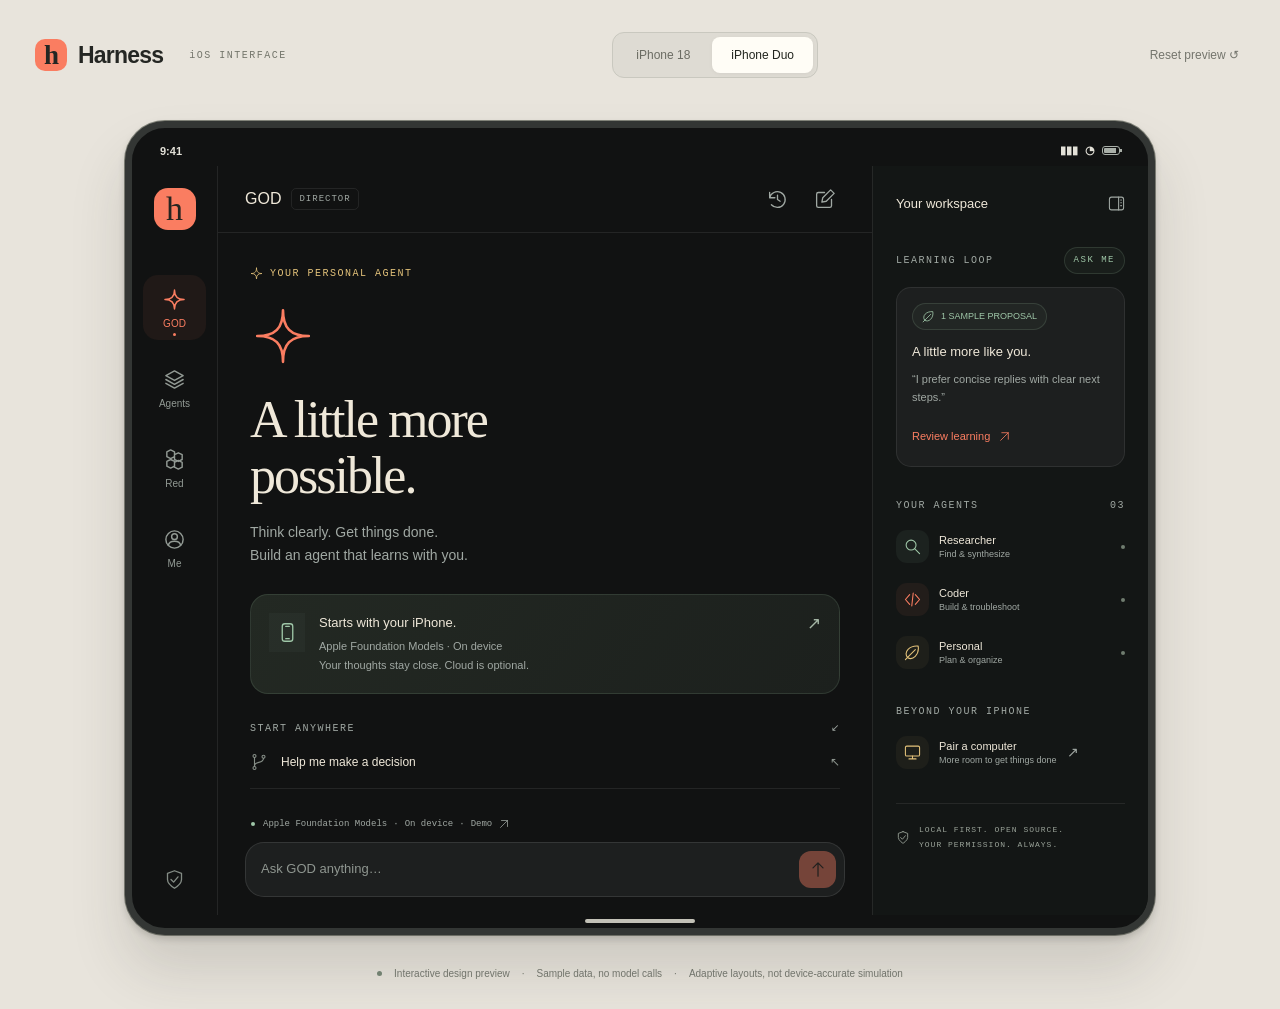
==== preview/harness-preview.html @ b9e5f076 "Release Harness 0.1.0 MVP" ====
<!doctype html>
<html lang="en">
<head>
  <meta charset="utf-8">
  <meta name="viewport" content="width=device-width, initial-scale=1">
  <meta name="color-scheme" content="dark light">
  <link rel="icon" href="data:,">
  <title>Harness — iOS interface preview</title>
  <style>
*{box-sizing:border-box}body{margin:0;background:#e8e4dc;color:#242623;font-family:-apple-system,BlinkMacSystemFont,"Segoe UI",sans-serif;font-size:14px}button,input,textarea,select{font:inherit}button{cursor:pointer}button:disabled{cursor:default;opacity:.4}button,a,input,textarea,select{-webkit-tap-highlight-color:transparent}button:focus-visible,a:focus-visible,input:focus-visible,textarea:focus-visible,select:focus-visible{outline:2px solid #fa7d61;outline-offset:4px}button{color:inherit}button svg{pointer-events:none}svg{width:21px;height:21px;display:inline-block;vertical-align:middle;fill:none;stroke:currentColor;stroke-width:1.5;stroke-linecap:round;stroke-linejoin:round;flex-shrink:0}button{background:none;border:0}h1,h2,h3,p{margin:0}h1,h2,h3{font-weight:400}h1,h2,.serif{font-family:Georgia,"Times New Roman",serif}p{line-height:1.65}.preview-header{max-width:1330px;padding:32px 35px 20px;display:flex;align-items:center;justify-content:space-between;margin:auto;gap:25px}.wordmark{font-size:23px;font-weight:600;letter-spacing:-.8px;display:flex;align-items:center;gap:11px}.tiny-mark{display:grid;place-items:center;background:#fa7d61;border-radius:10px;height:32px;width:32px;font-family:Georgia,serif;font-size:27px;color:#242623}.preview-tag{font-size:10px;letter-spacing:1.5px;font-family:monospace;font-weight:400;margin-left:15px;color:#73756b}.device-switch{display:flex;padding:4px;border:1px solid #c9c8bf;border-radius:12px;gap:3px;background:#dedbd3}.device-switch button{border-radius:8px;min-height:36px;padding:0 19px;color:#6b6c63;font-size:12px}.device-switch button.active{background:#fffdf6;color:#22251e;box-shadow:0 1px 4px #0000000b}.reset-preview{color:#74756d;font-size:12px;min-height:44px}.stage{display:flex;justify-content:center;padding:23px 24px 10px}.device{--bg:#111212;--surface:#1d1f1f;--raised:#272929;--text:#efe8d9;--muted:#a0a8a3;--coral:#fa7d61;--green:#9fc7a8;--amber:#e3c27a;--line:#ffffff14;background:var(--bg);color:var(--text);border:7px solid #333634;border-radius:40px;position:relative;overflow:hidden;box-shadow:0 35px 55px #34372e27,0 4px 7px #34372e35,0 0 0 1px #85877d;height:814px;transition:width .25s ease;width:1030px}.device.phone{width:404px;height:858px;border-radius:49px}.system-bar{height:38px;padding:12px 28px 5px;font-size:11px;font-weight:600;display:flex;align-items:center;justify-content:space-between;color:#e3e1d8}.system-right{display:flex;align-items:center;gap:7px;font-size:11px}.battery{border:1px solid #a9afa8;border-radius:3px;height:9px;width:18px;position:relative;background:linear-gradient(90deg,#a9afa8 83%,transparent 83%);background-clip:content-box;padding:1px}.battery:after{content:"";position:absolute;right:-3px;top:2px;width:2px;height:3px;background:#a9afa8}.phone .system-bar{height:48px;padding:15px 29px 6px}.app-shell{display:flex;height:calc(100% - 51px)}.side-nav{width:86px;flex-shrink:0;border-right:1px solid var(--line);display:flex;align-items:center;flex-direction:column;padding:22px 10px 14px;gap:15px}.brand-icon{height:42px;width:42px;border-radius:14px;background:var(--coral);color:#252420;display:grid;place-items:center;font:34px Georgia,serif;position:relative;margin-bottom:30px}.nav-item{display:flex;align-items:center;flex-direction:column;gap:7px;width:63px;min-height:65px;padding:13px 2px 9px;border-radius:15px;font-size:10px;color:#929a94;position:relative}.nav-item svg{width:23px;height:23px}.nav-item.active{color:var(--coral);background:#fa7d6110}.nav-item.active:after{content:"";height:3px;width:3px;background:var(--coral);border-radius:50%;position:absolute;bottom:4px}.side-nav .side-bottom{margin-top:auto;color:#838b84;display:grid;place-items:center;min-height:44px;width:44px}.main-column{min-width:0;flex:1;display:flex;flex-direction:column;overflow:hidden}.app-header{height:67px;flex-shrink:0;display:flex;align-items:center;justify-content:space-between;padding:12px 27px;border-bottom:1px solid var(--line);gap:10px}.app-header .heading{font-size:16px;font-weight:500;display:flex;align-items:center;gap:10px}.app-header .heading small{font:9px monospace;letter-spacing:1px;color:var(--muted);padding:5px 7px;border:1px solid var(--line);border-radius:5px}.header-actions{display:flex;gap:5px}.icon-button{color:var(--muted);width:42px;height:44px;border-radius:10px;display:grid;place-items:center}.icon-button:hover{background:var(--surface)}.content-scroll{overflow-y:auto;scrollbar-width:thin;scrollbar-color:#333936 transparent;flex:1;padding:32px 32px 24px}.eyebrow{font:10px monospace;letter-spacing:1.5px;line-height:1.7;color:var(--muted);text-transform:uppercase;display:flex;align-items:center;justify-content:space-between;gap:10px}.eyebrow.accent{color:var(--amber)}.hero-top{display:flex;align-items:center;gap:7px}.hero-top svg{width:13px;height:13px}.hero{margin-top:21px}.hero-mark{width:66px;height:66px;position:relative;color:var(--coral);margin:9px 0 23px;display:grid;place-items:center}.hero-mark svg{height:62px;width:62px;stroke-width:1}.hero h1{font-size:52px;line-height:1.07;letter-spacing:-2px}.hero p{font-size:14px;color:var(--muted);margin-top:18px}.model-card{background:linear-gradient(125deg,#232923,#1c201d);border:1px solid #9fc7a825;border-radius:18px;padding:18px;margin-top:27px;display:flex;gap:14px;align-items:flex-start;position:relative;width:100%;text-align:left}.model-card .model-icon{background:#9fc7a80a;display:grid;place-items:center;min-width:36px;min-height:39px;color:var(--green)}.model-card strong{font-size:13px;font-weight:500;display:block;line-height:1.6}.model-card p{color:var(--muted);font-size:11px;line-height:1.7;margin-top:3px}.model-card .model-arrow{margin-left:auto;color:#a5b7a6;font-size:17px}.pill{display:inline-flex;align-items:center;gap:6px;border-radius:20px;border:1px solid #9fc7a829;background:#9fc7a80b;color:var(--green);font-size:9px;line-height:1.4;padding:6px 9px;white-space:nowrap}.pill.coral{color:var(--coral);border-color:#fa7d612e;background:#fa7d610a}.pill.amber{color:var(--amber);border-color:#e3c27a2a;background:#e3c27a09}.pill .dot{height:4px;width:4px;background:currentColor;border-radius:50%}.start-section{margin-top:26px}.suggestion{width:100%;text-align:left;display:flex;align-items:center;gap:13px;min-height:52px;padding:11px 0;border-bottom:1px solid var(--line);font-size:12px}.suggestion>svg{color:#868e87;width:18px;height:18px}.suggestion span{margin-left:auto;color:#8d958e}.composer{padding:14px 27px 18px;flex-shrink:0;background:var(--bg)}.composer-caption{font:9px monospace;color:var(--muted);display:flex;align-items:center;gap:6px;margin-bottom:11px}.composer-caption svg{height:12px;width:12px}.composer-caption .dot{width:4px;height:4px;background:var(--green);border-radius:50%;margin-right:2px}.composer-box{border:1px solid #ffffff1a;border-radius:19px;background:var(--surface);display:flex;align-items:flex-end;padding:8px 8px 8px 15px;gap:9px}.composer textarea{flex:1;resize:none;min-height:36px;max-height:95px;border:none;outline:none;background:transparent;color:var(--text);padding:9px 0;font-size:13px;width:100%;line-height:1.45;scrollbar-width:thin}.composer textarea::placeholder{color:#8f9690}.send-button{border-radius:12px;background:var(--coral);color:#28241f;height:37px;width:37px;flex-shrink:0}.send-button svg{width:20px}.context-panel{width:276px;flex-shrink:0;border-left:1px solid var(--line);padding:27px 23px;overflow-y:auto;background:#131615}.panel-head{display:flex;align-items:center;justify-content:space-between;font-size:13px;margin-bottom:33px}.panel-head svg{color:var(--muted);width:17px}.context-block{margin-bottom:30px}.context-block p{font-size:11px;color:var(--muted)}.context-card{border:1px solid var(--line);border-radius:15px;background:var(--surface);padding:15px;margin-top:13px}.context-card h3{font-size:13px;margin-top:12px;line-height:1.55}.context-card p{margin-top:8px;line-height:1.65}.context-card .text-link{font-size:11px;margin-top:15px}.text-link{color:var(--coral);padding:0;min-height:30px;display:flex;align-items:center;gap:8px}.text-link svg{width:13px;height:13px}.agent-row{display:flex;gap:10px;align-items:center;width:100%;text-align:left;margin-top:12px;padding:4px 0}.avatar{width:33px;height:33px;flex-shrink:0;border-radius:11px;display:grid;place-items:center;color:var(--amber);background:#e3c27a0d}.avatar svg{width:17px;height:17px}.avatar.sage{color:var(--green);background:#9fc7a810}.avatar.coral{color:var(--coral);background:#fa7d6110}.agent-row strong{font-size:11px;font-weight:500;display:block}.agent-row small{display:block;font-size:9px;color:var(--muted);margin-top:3px}.agent-row .dot{height:4px;width:4px;border-radius:50%;background:#707c6f;margin-left:auto}.panel-footer{font:8px monospace;color:#9aa399;letter-spacing:1px;line-height:1.9;border-top:1px solid var(--line);padding-top:18px;margin-top:28px;display:flex;gap:9px;align-items:center}.panel-footer svg{width:14px}.bottom-nav{display:none}.home-indicator{background:#f0ede0;height:4px;width:110px;border-radius:5px;position:absolute;bottom:5px;left:50%;transform:translateX(-50%);opacity:.8}.phone .side-nav,.phone .context-panel{display:none}.phone .app-shell{height:calc(100% - 129px)}.phone .app-header{height:56px;padding:7px 20px}.phone .content-scroll{padding:27px 25px 23px}.phone .hero{margin-top:18px}.phone .hero h1{font-size:46px}.phone .hero-mark{width:57px;height:57px;margin:7px 0 20px}.phone .hero-mark svg{width:55px;height:55px}.phone .hero p{font-size:13px}.phone .model-card{margin-top:23px;padding:14px 12px;gap:10px}.phone .model-card p{font-size:10px}.phone .start-section{margin-top:25px}.phone .composer{padding:12px 18px 14px}.phone .bottom-nav{display:flex;border-top:1px solid var(--line);padding:5px 13px 15px;justify-content:space-around;background:#181a19;height:80px}.phone .nav-item{min-height:57px;gap:4px;padding:7px 2px;background:transparent}.phone .nav-item.active:after{display:none}.phone .nav-item svg{height:22px;width:22px}.phone .home-indicator{bottom:7px}.preview-footer{display:flex;align-items:center;justify-content:center;gap:12px;font-size:10px;color:#767970;padding:23px 15px 30px;flex-wrap:wrap}.preview-dot{background:#778776;width:5px;height:5px;border-radius:50%}.page-title{font-size:38px;line-height:1.12;letter-spacing:-1px;margin-bottom:15px}.intro{font-size:13px;color:var(--muted);margin-bottom:26px}.section-heading{margin:27px 0 14px}.card{background:var(--surface);border:1px solid var(--line);border-radius:18px;padding:19px;margin-bottom:13px}.card h2{font-size:23px;line-height:1.2}.card h3{font-size:15px}.card p{font-size:12px;color:var(--muted);margin-top:10px}.card-title-row{display:flex;align-items:center;gap:12px}.card-title-row .avatar{height:43px;width:43px;border-radius:13px}.card-title-row .avatar svg{height:23px;width:23px}.card-meta{display:flex;gap:9px;align-items:center;font:9px monospace;color:var(--muted);margin-top:16px}.card-meta span+span:before{content:'·';margin-right:9px}.card-click{width:100%;text-align:left}.card-click:hover{border-color:#fa7d6144}.card-actions{display:flex;gap:10px;margin-top:20px;align-items:center}.primary{background:var(--coral);color:#28241f;border-radius:11px;min-height:42px;padding:10px 17px;font-size:12px;font-weight:600}.secondary{border:1px solid #ffffff28;background:#ffffff04;border-radius:11px;min-height:42px;padding:10px 15px;font-size:12px}.full{width:100%}.muted{color:var(--muted)}.setting-row{display:flex;align-items:center;gap:13px;padding:14px 0;text-align:left;width:100%;border-bottom:1px solid var(--line);min-height:69px}.setting-row:last-child{border:0}.setting-row>svg{width:21px;height:21px;color:var(--amber)}.setting-row strong{display:block;font-weight:500;font-size:13px}.setting-row small{display:block;color:var(--muted);font-size:11px;margin-top:5px}.setting-row .chevron{margin-left:auto;color:var(--muted);font-size:18px}.stats{display:flex;gap:8px;margin-top:20px}.stat{flex:1;border-right:1px solid var(--line)}.stat:last-child{border:0}.stat strong{font:28px Georgia,serif;display:block;margin-bottom:8px}.stat small{color:var(--muted);font-size:10px}.inline-notice{font-size:11px;color:var(--muted);line-height:1.65;margin-top:17px;padding-left:12px;border-left:1px solid var(--coral)}.row{display:flex;align-items:center;justify-content:space-between;gap:12px}.segment{display:flex;background:var(--bg);border-radius:11px;padding:4px;margin-top:16px;gap:3px}.segment button{flex:1;min-height:37px;font-size:11px;border-radius:8px;color:var(--muted)}.segment button.active{background:var(--raised);color:var(--text)}.diff{font:11px/1.8 monospace;white-space:pre-wrap;overflow-wrap:anywhere;background:#9fc7a809;color:var(--green);border-radius:11px;padding:13px;margin:15px 0}.timeline{border-left:1px solid #596658;margin:23px 0 0 6px;padding-left:22px}.timeline-item{position:relative;margin-bottom:28px}.timeline-item:before{content:"";position:absolute;left:-26px;top:4px;width:6px;height:6px;background:var(--green);border-radius:50%}.timeline-item small{font:9px monospace;color:var(--muted)}.timeline-item h3{font-size:14px;margin:9px 0}.timeline-item p{font-size:12px;color:var(--muted)}.modal-shade{position:absolute;inset:0;background:#0009;backdrop-filter:blur(5px);display:flex;align-items:center;justify-content:center;z-index:5;padding:30px}.modal-shade[hidden]{display:none}.sheet{background:#1c201e;border:1px solid #ffffff1a;border-radius:25px;padding:26px;max-width:460px;width:100%;max-height:90%;overflow-y:auto;box-shadow:0 15px 50px #0006}.sheet-header{display:flex;align-items:center;justify-content:space-between;margin-bottom:22px}.sheet-header h2{font-size:26px}.sheet p{font-size:13px;color:var(--muted);margin:12px 0}.sheet label{display:block;font-size:12px;margin-top:20px;margin-bottom:8px}.sheet textarea,.sheet input,.sheet select{display:block;width:100%;color:var(--text);border:1px solid #ffffff25;background:var(--bg);border-radius:10px;padding:13px;line-height:1.6;resize:vertical}.sheet textarea{min-height:145px;font-family:monospace;font-size:12px}.sheet .card-actions{justify-content:flex-end}.phone .modal-shade{padding:12px;align-items:flex-end;padding-bottom:20px}.phone .sheet{padding:22px}.phone .sheet-header h2{font-size:24px}.toast{opacity:0;position:absolute;bottom:28px;left:50%;transform:translate(-50%,8px);background:#eef0e1;color:#242b24;border-radius:13px;box-shadow:0 4px 30px #0004;font-size:12px;padding:13px 20px;max-width:90%;text-align:center;z-index:8;pointer-events:none;transition:opacity .2s,transform .2s}.phone .toast{bottom:89px}.toast.visible{opacity:1;transform:translate(-50%,0)}.messages{display:flex;flex-direction:column;gap:23px}.message{font-size:13px;line-height:1.8;white-space:pre-wrap;overflow-wrap:anywhere}.message.user{align-self:flex-end;padding:14px 17px;background:var(--raised);border-radius:18px 18px 4px 18px;max-width:89%}.message.assistant{padding:8px 0}.message-label{font:9px monospace;letter-spacing:1px;color:var(--coral);margin-bottom:12px;display:flex;gap:8px;align-items:center}.message-label svg{width:15px;height:15px}.message-action{margin-top:18px}.empty{padding:27px 0}.empty svg{width:34px;height:34px;color:var(--amber);margin-bottom:20px}.empty h2{font-size:27px;margin-bottom:13px}.empty p{font-size:13px;color:var(--muted)}.red-visual{height:111px;border-radius:12px;margin-bottom:20px;display:flex;align-items:center;justify-content:center;background:#33392f;color:#c5d5a4;overflow:hidden}.red-visual svg{height:63px;width:63px;stroke-width:.7}.red-visual.rose{background:#392827;color:#e9ac97}.red-visual.blue{background:#252e39;color:#a8becd}.social{display:flex;gap:17px;border-top:1px solid var(--line);padding-top:14px;margin-top:18px;font-size:10px;color:var(--muted)}.social button{padding:0;display:flex;gap:6px;align-items:center;min-height:30px;font-size:10px}.social svg{height:14px;width:14px}.file-name{font-family:monospace;font-size:13px}.danger{color:var(--coral)}
@media(max-width:1000px){.preview-header{padding:22px 24px 10px}.preview-tag{display:none}.duo .context-panel{width:242px;padding:25px 19px}.duo .content-scroll{padding:27px 25px}.duo .hero h1{font-size:46px}.duo .side-nav{width:75px}.duo .composer{padding-left:22px;padding-right:22px}.duo .app-header{padding-left:23px;padding-right:23px}.device.duo{height:814px}}
@media(max-width:760px){.preview-header{flex-wrap:wrap;gap:15px;justify-content:center}.wordmark{margin-right:auto;font-size:21px}.reset-preview{display:none}.stage{padding:14px 12px 0}.duo .context-panel{display:none}.device.duo{width:100%;max-width:650px}.duo .hero h1{font-size:48px}.preview-footer{font-size:9px;padding-bottom:20px;gap:8px}}
@media(max-width:470px){.preview-header{padding:17px 15px 9px}.wordmark{font-size:18px;gap:7px}.tiny-mark{width:28px;height:28px;font-size:24px;border-radius:8px}.device-switch button{padding:0 10px;font-size:11px;min-height:33px}.stage{padding:10px 8px 0}.device.phone{width:100%;height:830px;border-width:5px;border-radius:39px}.phone .content-scroll{padding:24px 22px}.phone .hero h1{font-size:44px}.phone .hero p{font-size:12px}.preview-footer span:last-of-type{display:none}.device.duo .side-nav{width:61px;padding:20px 3px}.device.duo .nav-item{width:51px}.device.duo .hero h1{font-size:38px}.device.duo .content-scroll{padding:24px 19px}.device.duo .app-header .heading small{display:none}.device.duo .composer{padding:14px}.device.duo .hero p{font-size:12px}.device.duo .model-card{padding:12px;gap:5px}.device.duo .model-icon{display:none}}
@media(prefers-reduced-motion:reduce){*{transition:none!important;scroll-behavior:auto!important}}
.hero-top{justify-content:flex-start}.model-arrow,.suggestion span,.agent-row>.muted,.chevron{font-family:monospace}.pill svg{width:13px;height:13px}.diff{word-break:break-word}
.embedded{background:transparent}.embedded .preview-header,.embedded .preview-footer{display:none}.embedded .stage{padding:0;display:block}.embedded .device{box-shadow:none;width:100%}.embedded .device.duo{width:100%;height:814px}
.embedded .device.phone{height:858px;width:404px}

</style>
</head>
<body>
  <header class="preview-header">
    <div class="wordmark"><span class="tiny-mark">h</span> Harness <span class="preview-tag">iOS INTERFACE</span></div>
    <div class="device-switch" aria-label="Preview layout"><button data-device="phone">iPhone 18</button><button data-device="duo" class="active">iPhone Duo</button></div>
    <button class="reset-preview" id="reset">Reset preview ↺</button>
  </header>
  <main class="stage">
    <div class="device duo" id="device">
      <div class="system-bar"><span>9:41</span><span class="system-right">▮▮▮ <span>◔</span><span class="battery"></span></span></div>
      <div class="app-shell">
        <nav class="side-nav" aria-label="Main navigation"></nav>
        <div class="main-column">
          <header class="app-header" id="app-header"></header>
          <div class="content-scroll" id="content" tabindex="-1"></div>
          <div id="composer"></div>
        </div>
        <aside class="context-panel" id="context"></aside>
      </div>
      <nav class="bottom-nav" aria-label="Main navigation"></nav>
      <div class="home-indicator"></div>
      <div class="modal-shade" id="modal-shade" hidden><section class="sheet" role="dialog" aria-modal="true" aria-labelledby="sheet-title" tabindex="-1" id="sheet"></section></div>
      <div class="toast" id="toast" role="status"></div>
    </div>
  </main>
  <footer class="preview-footer"><span class="preview-dot"></span> Interactive design preview <span>·</span> Sample data, no model calls <span>·</span> Adaptive layouts, not device-accurate simulation</footer>
  <script>
/* A local, deterministic interface demo. No fetch, analytics, API keys, or inference. */
const paths = {
 sparkle:'<path d="M12 2c0 7-3 10-10 10 7 0 10 3 10 10 0-7 3-10 10-10-7 0-10-3-10-10Z"/>',
 agents:'<path d="m12 3 9 5-9 5-9-5 9-5Zm-9 9 9 5 9-5M3 16l9 5 9-5"/>',
 red:'<path d="m8 2 4 2v5l-4 2-4-2V4l4-2Zm8 11 4 2v5l-4 2-4-2v-5l4-2ZM4 14l4-2 4 2v5l-4 2-4-2v-5Zm12-9 4 2v5l-4 2-4-2V7l4-2Z"/>',
 person:'<circle cx="12" cy="12" r="9"/><circle cx="12" cy="9" r="3"/><path d="M5.5 18c1.5-5.5 11.5-5.5 13 0"/>',
 phone:'<rect x="6" y="2" width="12" height="20" rx="3"/><path d="M10 5h4M10 19h4"/>',
 shield:'<path d="m12 2 8 3v7c0 5-8 10-8 10S4 17 4 12V5l8-3Z"/><path d="m8 12 3 3 5-6"/>',
 leaf:'<path d="M5 19c-6-8 3-17 15-16 2 12-8 21-15 16Zm0 0L16 8M4 20l-2 2"/>',
 arrow:'<path d="M12 20V4m-6 6 6-6 6 6"/>',
 diagonal:'<path d="M5 19 19 5M7 5h12v12"/>',
 history:'<path d="M3 10a9 9 0 1 1 2 8M3 4v6h6M12 7v5l3 2"/>',
 new:'<path d="M12 4H5a2 2 0 0 0-2 2v13a2 2 0 0 0 2 2h13a2 2 0 0 0 2-2v-7M9 15l1-5L19 1l4 4-9 9-5 1Z"/>',
 branch:'<circle cx="6" cy="4" r="2"/><circle cx="18" cy="5" r="2"/><circle cx="6" cy="20" r="2"/><path d="M6 6v12m12-11c0 8-12 3-12 10"/>',
 book:'<path d="M5 3h14v18H5a2 2 0 0 1-2-2V5a2 2 0 0 1 2-2Zm0 14h14M7 3v9"/>',
 file:'<path d="M5 2h9l5 5v15H5V2Zm9 0v6h5M8 12h8M8 16h8"/>',
 code:'<path d="m8 5-6 7 6 7m8-14 6 7-6 7m-3-16-2 18"/>',
 search:'<circle cx="10" cy="10" r="7"/><path d="m15 15 7 7"/>',
 computer:'<rect x="2" y="3" width="20" height="14" rx="2"/><path d="M12 17v4m-5 0h10"/>',
 panel:'<rect x="2" y="3" width="20" height="18" rx="3"/><path d="M15 3v18m3-14h1m-1 4h1m-1 4h1"/>',
 key:'<circle cx="8" cy="10" r="5"/><path d="m12 13 9 9m-3-3 3-3m-6 0 3-3"/>',
 close:'<path d="m6 6 12 12M6 18 18 6"/>',
 heart:'<path d="M12 21C-4 12 2 0 12 7c10-7 16 5 0 14Z"/>',
 chat:'<path d="M21 11a9 9 0 0 1-9 9H3l2-5a9 9 0 1 1 16-4Z"/>',
 share:'<path d="M12 15V2m-4 4 4-4 4 4M6 9H3v13h18V9h-3"/>',
 cpu:'<rect x="6" y="6" width="12" height="12" rx="3"/><path d="M9 2v4m6-4v4m-6 12v4m6-4v4M2 9h4m12 0h4M2 15h4m12 0h4"/>',
 check:'<path d="m5 12 4 4L19 6"/>',
 globe:'<circle cx="12" cy="12" r="9"/><ellipse cx="12" cy="12" rx="4" ry="9"/><path d="M3 12h18"/>',
 home:'<path d="m2 10 10-8 10 8M5 8v14h14V8M9 22v-9h6v9"/>',
 grid:'<rect x="3" y="3" width="7" height="7" rx="1"/><rect x="14" y="3" width="7" height="7" rx="1"/><rect x="3" y="14" width="7" height="7" rx="1"/><rect x="14" y="14" width="7" height="7" rx="1"/>'
};
const icon = name => `<svg viewBox="0 0 24 24" aria-hidden="true">${paths[name] || paths.sparkle}</svg>`;
const esc = value => String(value).replace(/[&<>"']/g, c => ({'&':'&amp;','<':'&lt;','>':'&gt;','"':'&quot;',"'":'&#39;'}[c]));
const $ = selector => document.querySelector(selector);
const state = {tab:'GOD', page:null, device:new URLSearchParams(location.search).get('device') || (innerWidth < 600 ? 'phone' : 'duo'), messages:[], draft:'', learning:'Ask Me', proposal:true, saved:false, installed:[], journey:[], skillProcedures:{}, likes:[], name:'GOD', files:{'SOUL.md':'Be thoughtful, clear, and useful. Respect the user’s privacy and permission choices.','USER.md':'# User preferences\n','MEMORY.md':'# Environment\nPersonal agent node: iPhone.','AGENTS.md':'# Agent instructions\nGOD coordinates. The Permission Kernel authorizes. Never claim an action completed without a tool result.'}};
const tabs = [['GOD','sparkle'],['Agents','agents'],['Red','red'],['Me','person']];
const agents = [['Researcher','Find clarity in the details.','search','sage'],['Coder','From an idea to something real.','code','coral'],['Personal','Make room for what matters.','leaf','']];
const skills = [{name:'A clearer week',description:'Turn a scattered to-do list into a calm, realistic plan.',icon:'grid',color:'',tools:'memory.read · skills.read',likes:437,comments:52},{name:'Think it through',description:'A thoughtful framework for your next big decision.',icon:'branch',color:'rose',tools:'memory.read',likes:218,comments:24},{name:'Read, then reason',description:'Separate evidence from assumptions in your research.',icon:'book',color:'blue',tools:'skills.read',likes:186,comments:18}];
let restoreFocus=null, toastTimer;
function navMarkup(){return tabs.map(([label,symbol])=>`<button class="nav-item ${state.tab===label?'active':''}" data-nav="${label}" ${state.tab===label?'aria-current="page"':''}>${icon(symbol)}<span>${label==='GOD'?esc(state.name):label}</span></button>`).join('');}
function render(){
 $('#device').className=`device ${state.device==='phone'?'phone':'duo'}`;
 document.querySelectorAll('[data-device]').forEach(b=>{b.classList.toggle('active',b.dataset.device===state.device);b.setAttribute('aria-pressed',b.dataset.device===state.device)});
 $('.side-nav').innerHTML=`<div class="brand-icon" aria-label="Harness">h</div>${navMarkup()}<button class="side-bottom" data-page="privacy" aria-label="Privacy">${icon('shield')}</button>`;
 $('.bottom-nav').innerHTML=navMarkup();
 const title=state.page?({learning:'Learning',journey:'Journey',models:'Models & providers',files:'Agent files',privacy:'Privacy',devices:'Devices',skills:'Skills'}[state.page]):state.tab==='GOD'?state.name:state.tab;
 $('#app-header').innerHTML=`<div class="heading">${state.page?'<button class="icon-button" data-back aria-label="Back">‹</button>':''}${esc(title)}${!state.page&&state.tab==='GOD'?'<small>DIRECTOR</small>':''}</div><div class="header-actions">${state.tab==='GOD'&&!state.page?`<button class="icon-button" data-action="history" aria-label="Conversation history">${icon('history')}</button><button class="icon-button" data-action="new" aria-label="New conversation">${icon('new')}</button>`:`<span class="pill coral">PREVIEW</span>`}</div>`;
 const pages={learning:learningPage,journey:journeyPage,models:modelsPage,files:filesPage,privacy:privacyPage,devices:devicesPage,skills:skillsPage};
 $('#content').innerHTML=state.page?pages[state.page]():({GOD:homePage,Agents:agentsPage,Red:redPage,Me:mePage}[state.tab])();
 $('#composer').innerHTML=state.tab==='GOD'&&!state.page?composer():'';
 $('#context').innerHTML=context();
 if($('#draft')){$('#draft').value=state.draft;$('#send').disabled=!state.draft.trim();}
}
function homePage(){
 if(state.messages.length)return `<div class="messages">${state.messages.map(m=>`<div class="message ${m.role}">${m.role==='assistant'?`<div class="message-label">${icon('sparkle')}${esc(state.name)} · EXAMPLE REPLY</div>`:''}${esc(m.text)}${m.learning?'<button class="text-link message-action" data-page="learning">Review learning proposal ↗</button>':''}</div>`).join('')}</div>`;
 return `<div class="eyebrow accent hero-top">${icon('sparkle')} YOUR PERSONAL AGENT</div><div class="hero"><div class="hero-mark">${icon('sparkle')}</div><h1>A little more<br>possible.</h1><p>Think clearly. Get things done.<br>Build an agent that learns with you.</p></div><button class="model-card" data-page="models"><span class="model-icon">${icon('phone')}</span><div><strong>Starts with your iPhone.</strong><p>Apple Foundation Models · On device<br>Your thoughts stay close. Cloud is optional.</p></div><span class="model-arrow">↗</span></button><div class="start-section"><div class="eyebrow">START ANYWHERE <span>↙</span></div>${[['Help me make a decision','branch'],['What do you remember about me?','book'],['Help me plan my next project','agents']].map(([text,symbol])=>`<button class="suggestion" data-prompt="${text}">${icon(symbol)}${text}<span>↖</span></button>`).join('')}</div>`;
}
function composer(){return `<form class="composer" id="chat-form"><button type="button" class="composer-caption" data-page="models"><span class="dot"></span> Apple Foundation Models <span>·</span> On device <span>·</span> Demo ${icon('diagonal')}</button><div class="composer-box"><textarea id="draft" rows="1" aria-label="Message your director" placeholder="Ask ${esc(state.name)} anything…"></textarea><button class="send-button" id="send" aria-label="Send demo message" disabled>${icon('arrow')}</button></div></form>`;}
function context(){return `<div class="panel-head">Your workspace ${icon('panel')}</div><div class="context-block"><div class="eyebrow">LEARNING LOOP <span class="pill">${esc(state.learning)}</span></div><div class="context-card"><span class="pill">${icon('leaf')} ${state.proposal?'1 SAMPLE PROPOSAL':'UP TO DATE'}</span><h3>${state.proposal?'A little more like you.':state.saved?'A preference, remembered.':'Learning at your pace.'}</h3><p>${state.proposal?'“I prefer concise replies with clear next steps.”':state.saved?'Your approved preference is now in USER.md.':'New suggestions wait for your review.'}</p><button class="text-link" data-page="learning">${state.proposal?'Review learning':'View learning'} ${icon('diagonal')}</button></div></div><div class="context-block"><div class="eyebrow">YOUR AGENTS <span>03</span></div>${agents.map((a,i)=>`<button class="agent-row" data-agent="${i}"><span class="avatar ${a[3]}">${icon(a[2])}</span><span><strong>${a[0]}</strong><small>${['Find & synthesize','Build & troubleshoot','Plan & organize'][i]}</small></span><span class="dot"></span></button>`).join('')}</div><div class="context-block"><div class="eyebrow">BEYOND YOUR IPHONE</div><button class="agent-row" data-page="devices"><span class="avatar">${icon('computer')}</span><span><strong>Pair a computer</strong><small>More room to get things done</small></span><span class="muted">↗</span></button></div><div class="panel-footer">${icon('shield')} LOCAL FIRST. OPEN SOURCE.<br>YOUR PERMISSION. ALWAYS.</div>`;}
function agentsPage(){return `<h1 class="page-title">A small team.<br>A bigger horizon.</h1><p class="intro">Specialists with their own skills, context, and permissions. Coordinated by ${esc(state.name)}.</p><div class="eyebrow section-heading">YOUR SPECIALISTS <span>03</span></div>${agents.map((a,i)=>`<button class="card card-click" data-agent="${i}"><div class="card-title-row"><span class="avatar ${a[3]}">${icon(a[2])}</span><div><h3>${a[0]}</h3><p>${a[1]}</p></div></div><div class="card-meta"><span>Scoped permissions</span><span>AGENTS.md</span></div></button>`).join('')}<button class="setting-row" data-page="skills">${icon('book')}<span><strong>Installed skills</strong><small>${state.installed.length} installed in this preview</small></span><span class="chevron">›</span></button><p class="inline-notice">Preview profiles. Native specialist delegation requires a tool-capable provider; the Apple adapter currently supports text generation.</p>`;}
function redPage(){return `<div class="row"><h1 class="page-title">Red</h1><span class="pill coral">COLLECTION</span></div><h2 style="font-size:27px;margin:2px 0 12px">Ideas you can run.</h2><p class="intro">Discover a useful method. Make it your own.</p><div class="eyebrow section-heading">CURATED SKILLS <span>01 — 03</span></div>${skills.map((s,i)=>`<article class="card"><div class="red-visual ${s.color}">${icon(s.icon)}</div><div class="row"><span class="eyebrow">${['PLANNING','DECISIONS','RESEARCH'][i]}</span><span class="pill">LOCAL COMPATIBLE</span></div><h2 style="margin-top:14px">${s.name}</h2><p>${s.description}</p><div class="card-actions"><button class="primary" data-skill="${i}">${state.installed.includes(i)?'Inspect skill':'Inspect & install'}</button><button class="secondary" data-fork="${i}">Fork</button></div><div class="social"><button data-like="${i}" aria-label="Like ${s.name}" aria-pressed="${state.likes.includes(i)}" style="${state.likes.includes(i)?'color:var(--coral)':''}">${icon('heart')} ${s.likes+(state.likes.includes(i)?1:0)}</button><button data-comments="${i}">${icon('chat')} ${s.comments}</button><button data-share="${i}">${icon('share')} Share</button></div></article>`).join('')}<p class="inline-notice">Community counts and discussions are examples. The native Red MVP is a local collection; a public social service is not connected.</p>`;}
function setting(symbol,title,subtitle,page){return `<button class="setting-row" data-page="${page}">${icon(symbol)}<span><strong>${title}</strong><small>${subtitle}</small></span><span class="chevron">›</span></button>`;}
function mePage(){return `<div class="card-title-row" style="margin:6px 0 25px"><span class="avatar sage" style="width:55px;height:55px">${icon('person')}</span><div><h2 style="font-size:25px">Your own intelligence.</h2><p class="muted" style="font-size:11px;margin-top:7px">Local identity. No account required.</p></div></div><div class="card"><h3>A personal node, on your terms.</h3><p>Conversations, skills, and learning live on your iPhone. You decide what leaves it.</p><div class="stats"><div class="stat"><strong>0</strong><small>Cloud requests</small></div><div class="stat"><strong>${state.journey.length}</strong><small>Learned changes</small></div><div class="stat"><strong>${state.installed.length}</strong><small>Installed skills</small></div></div></div><div class="eyebrow section-heading">MAKE IT YOURS</div><div class="card">${setting('leaf','Learning',`${state.learning} · ${state.proposal?1:0} waiting for review`,'learning')}${setting('file','Agent files','SOUL · USER · MEMORY · AGENTS','files')}${setting('history','Journey','Every change, visible and reversible','journey')}<button class="setting-row" data-action="rename">${icon('sparkle')}<span><strong>Your director</strong><small>${esc(state.name)}</small></span><span class="chevron">›</span></button></div><div class="eyebrow section-heading">CONNECTIONS & TRUST</div><div class="card">${setting('cpu','Models & providers','Apple Foundation Models · Local first','models')}${setting('computer','Devices','Pair a computer with a QR code','devices')}${setting('shield','Privacy','See where your information goes','privacy')}</div>`;}
function learningPage(){return `<h1 class="page-title">Learn together.<br>Keep the last word.</h1><p class="intro">A separate reviewer finds useful patterns. You decide what becomes part of your agent.</p><div class="card"><h3>Learning mode</h3><div class="segment">${['Off','Ask Me','Automatic'].map(v=>`<button data-mode="${v}" class="${state.learning===v?'active':''}" aria-pressed="${state.learning===v}">${v}</button>`).join('')}</div><p>${state.learning==='Ask Me'?'Every proposed change waits for your approval.':state.learning==='Off'?'New learning is paused. Your existing knowledge stays.':'Only eligible, explicit preferences may be saved automatically. Skills still need approval.'}</p></div><div class="eyebrow section-heading">WAITING FOR YOUR REVIEW <span>${state.proposal?'01':'00'}</span></div>${state.proposal?`<div class="card"><span class="pill">${icon('leaf')} USER.md UPDATE · SAMPLE</span><h2 style="margin-top:19px">Less, but more useful.</h2><p>Remember a preference for concise replies and clear next steps.</p><div class="eyebrow" style="margin-top:18px">EVIDENCE</div><p>Sample correction: “Please keep replies concise and end with clear next steps.”</p><div class="diff">+ Prefer concise replies with clear next steps.</div><div class="card-actions"><button class="primary" data-action="approve">Save preference</button><button class="secondary" data-action="edit-learning">Edit</button><button class="text-link" data-action="reject">Reject</button></div></div>`:`<div class="empty">${icon('leaf')}<h2>${state.saved?'A little more like you.':'All caught up.'}</h2><p>${state.saved?'Your preference is saved in the preview’s USER.md. You can revert it in Journey.':'New suggestions will appear here after meaningful conversations.'}</p></div>`}<button class="setting-row" data-page="journey">${icon('history')}<span><strong>See your Journey</strong><small>Every applied change stays visible</small></span><span class="chevron">›</span></button>`;}
function journeyPage(){return `<h1 class="page-title">Growing, in plain sight.</h1><p class="intro">An agent that improves should be an agent you can understand.</p>${state.journey.length?`<div class="timeline">${state.journey.map((j,i)=>`<div class="timeline-item"><small>JUST NOW · PREVIEW</small><h3>${esc(j.title)}</h3><p>${esc(j.text)}</p>${j.revert&&!j.reverted?`<button class="text-link" data-revert="${i}">Revert change ↶</button>`:j.reverted?'<p>Reverted</p>':''}</div>`).join('')}</div>`:'<div class="empty">'+icon('history')+'<h2>A story yet to unfold.</h2><p>Approve a learning proposal to see your first change.</p><button class="text-link" data-page="learning">Review sample proposal ↗</button></div>'}`;}
function modelsPage(){return `<h1 class="page-title">Choose where<br>intelligence lives.</h1><p class="intro">Start on device. Add other models on your terms.</p><div class="card"><div class="row"><h3>Routing preference</h3><span class="pill">LOCAL ONLY</span></div><p>Cloud fallback is off. The native app checks model availability on your iPhone.</p></div><div class="eyebrow section-heading">ON THIS IPHONE</div><div class="card"><div class="card-title-row"><span class="avatar sage">${icon('cpu')}</span><h3>Apple Foundation Models</h3></div><p>On-device text generation, summarization, and learning review. No API key required.</p><div class="card-meta"><span>Offline capable</span><span>No model download in app</span></div><p class="inline-notice">This browser preview cannot run Apple’s model. Native availability depends on your device, supported language, and Apple Intelligence settings.</p></div><div class="eyebrow section-heading">OPTIONAL CLOUD</div><button class="card card-click" data-action="cloud"><div class="row"><h3>OpenRouter</h3><span class="pill amber">RECOMMENDED</span></div><p>One credential. Your choice of cloud models.</p><div class="text-link">Configure in the native app ↗</div></button><p class="inline-notice">Native credentials live in Apple Keychain. This preview never accepts or stores API keys.</p>`;}
function filesPage(){return `<h1 class="page-title">Four files.<br>Four different jobs.</h1><p class="intro">Your agent’s context, readable and editable.</p>${Object.keys(state.files).map((f,i)=>`<button class="card card-click" data-file="${f}"><div class="row"><span class="file-name">${icon('file')} ${f}</span><span class="muted">↗</span></div><p>${['Personality, principles, and communication style.','Durable preferences and how you like to work.','Facts about your environment, projects, and devices.','Instructions for your agent and its workspace.'][i]}</p><div class="card-meta"><span>${state.files[f].length} characters</span><span>Preview memory only</span></div></button>`).join('')}`;}
function privacyPage(){return `<h1 class="page-title">You hold the keys.</h1><p class="intro">Privacy you can inspect. Permissions you control.</p><div class="card"><div class="row"><h3>Data stays close.</h3><span class="avatar sage">${icon('shield')}</span></div><div class="stats"><div class="stat"><strong>0</strong><small>Cloud requests</small></div><div class="stat"><strong>0</strong><small>Analytics services</small></div></div><p>This preview makes no external requests. Changes live only in this tab’s memory and reset when you reload.</p></div><div class="card"><h3>Permissions are separate from intelligence.</h3><p>GOD and its specialists cannot grant themselves device access. Sensitive native actions require your approval.</p></div><div class="eyebrow section-heading">YOUR AUDIT PROMPT</div><div class="card"><p style="margin-top:0">“Act as a security and CTF researcher. Inspect Harness for vulnerabilities and determine whether my data is transmitted, retained, logged or exposed. Show evidence for every finding and distinguish verified findings from assumptions.”</p><button class="primary full" style="margin-top:20px" data-action="audit">Inspect preview privacy</button></div><p class="inline-notice">An LLM audit does not prove security. The native dashboard combines application observations with optional model interpretation.</p>`;}
function devicesPage(){return `<h1 class="page-title">A phone with<br>room to grow.</h1><p class="intro">Pair your computer for files, coding, and heavier work. Grant each capability separately.</p><div class="empty">${icon('computer')}<h2>Your next pair of hands.</h2><p>Run the Harness companion on your computer, then scan its short-lived pairing code from the native app.</p></div><div class="card"><div class="eyebrow">ON YOUR COMPUTER</div><div class="diff" style="color:var(--text)">python -m harness_companion pair<br>--root ~/Projects<br>--host YOUR_COMPUTER_LAN_IP</div><p>Pairing uses HTTPS, certificate pinning, and a single-use token. You choose the allowed capabilities.</p></div><button class="primary full" data-action="pair">Explore pairing</button>`;}
function skillsPage(){return `<h1 class="page-title">Good methods,<br>worth keeping.</h1><p class="intro">Skills are reusable procedures. Their full instructions load only when relevant.</p>${state.installed.length?state.installed.map(i=>`<button class="card card-click" data-skill="${i}"><h2>${skills[i].name}</h2><p>${skills[i].description}</p><span class="pill amber" style="margin-top:12px">DISABLED BY DEFAULT</span></button>`).join(''):`<div class="empty">${icon('book')}<h2>Start with a good idea.</h2><p>Inspect and install a skill from the Red collection.</p><button class="text-link" data-nav="Red">Explore Red ↗</button></div>`}`;}
function openSheet(title,body){restoreFocus=document.activeElement;$('#sheet').innerHTML=`<div class="sheet-header"><h2 id="sheet-title">${title}</h2><button class="icon-button" data-close aria-label="Close dialog">${icon('close')}</button></div>${body}`;$('#modal-shade').hidden=false;$('.app-shell').inert=true;$('.bottom-nav').inert=true;$('#sheet').focus();}
function closeSheet(){$('#modal-shade').hidden=true;$('.app-shell').inert=false;$('.bottom-nav').inert=false;if(restoreFocus?.isConnected)restoreFocus.focus();else $('#content').focus();}
function toast(text){$('#toast').textContent=text;$('#toast').classList.add('visible');clearTimeout(toastTimer);toastTimer=setTimeout(()=>$('#toast').classList.remove('visible'),3000);}
function goPage(page){state.page=page;render();$('#content').scrollTop=0;}
function navigate(tab){state.tab=tab;state.page=null;render();$('#content').scrollTop=0;}
function approve(text='Prefer concise replies with clear next steps.'){state.beforePreference=state.files['USER.md'];state.files['USER.md']+=`\n- ${text}\n`;state.savedPreference=state.files['USER.md'];state.proposal=false;state.saved=true;state.journey.unshift({title:'Preference learned',text,revert:true});render();toast('Saved to USER.md in this preview');}
function send(){const text=state.draft.trim();if(!text)return;state.messages.push({role:'user',text});state.draft='';let reply='This is an interface preview, so I haven’t sent your message to a model. In the native app, Apple Foundation Models can answer on your iPhone.\n\nTry the Learning panel to review a preference, or Red to inspect a skill.';let learning=false;if(/remember|prefer|concise/i.test(text)){reply=state.saved?'Your preview USER.md contains a saved preference. Open Agent files to inspect or edit it.':'Here’s how a learning review would appear: a proposed preference, its evidence, and a change you can approve.\n\nOpen the sample proposal to save, edit, or reject it.';learning=!state.saved;}else if(/decision/i.test(text)){reply='An example of how I’d help:\n\n1. Name the decision and your options.\n2. Choose the two things that matter most.\n3. Separate what you know from what you need to find out.\n\nWhat decision is on your mind?';}else if(/plan|project/i.test(text)){reply='An example starting point:\n\n• Outcome — What should be different when you’re done?\n• First step — What can you finish in one sitting?\n• Constraints — What time and resources can you commit?\n\nStart small, then review what worked.';}state.messages.push({role:'assistant',text:reply,learning});render();$('#content').scrollTop=$('#content').scrollHeight;}
document.addEventListener('input',e=>{if(e.target.id==='draft'){state.draft=e.target.value;$('#send').disabled=!state.draft.trim();}});
document.addEventListener('submit',e=>{if(e.target.id==='chat-form'){e.preventDefault();send();}});
document.addEventListener('keydown',e=>{if(e.key==='Escape'&&!$('#modal-shade').hidden){closeSheet();return;}if(!$('#modal-shade').hidden&&e.key==='Tab'){const items=[...$('#sheet').querySelectorAll('button,input,textarea,select,a')].filter(x=>!x.disabled);if(e.shiftKey&&(document.activeElement===items[0]||document.activeElement===$('#sheet'))){e.preventDefault();items.at(-1)?.focus();}else if(!e.shiftKey&&document.activeElement===items.at(-1)){e.preventDefault();items[0]?.focus();}}if(e.target.id==='draft'&&e.key==='Enter'&&!e.shiftKey&&!e.isComposing){e.preventDefault();send();}});
document.addEventListener('click',e=>{
 const button=e.target.closest('button');if(!button){if(e.target.id==='modal-shade')closeSheet();return;}const d=button.dataset;
 if(d.device){state.device=d.device;render();return;}
 if(d.nav){navigate(d.nav);return;}if(d.page){goPage(d.page);return;}if('back'in d){state.page=null;render();return;}
 if('close'in d){closeSheet();return;}if(d.prompt){state.draft=d.prompt;$('#draft').value=state.draft;$('#send').disabled=false;$('#draft').focus();return;}
 if(d.mode){state.learning=d.mode;render();toast(`${d.mode} selected for this preview`);return;}
 if(d.agent!==undefined){const a=agents[+d.agent];openSheet(a[0],`<span class="pill amber">SPECIALIST PROFILE</span><p>${a[1]}</p><div class="card"><h3>Permission profile</h3><p>Can read local context and relevant skills. No inherited permission to send messages, access your computer, or control your home.</p></div><label for="agent-context">AGENTS.md · example</label><textarea id="agent-context" readonly>Work within your assigned scope. Use relevant skills. Cite evidence, report uncertainty, and request approval for external actions.</textarea><p>Native delegation is available through a tool-capable endpoint.</p>`);return;}
 if(d.skill!==undefined||d.fork!==undefined){const i=+(d.skill??d.fork),s=skills[i],fork=d.fork!==undefined;openSheet(fork?`Fork ${s.name}`:s.name,`<p>${s.description}</p><div class="eyebrow section-heading">REQUESTED CAPABILITIES</div><div class="diff">${s.tools}\nNetwork: none</div><p>Installing saves the procedure disabled. It grants no native execution or device access.</p><label for="skill-procedure">SKILL.md ${fork?'· editable copy':''}</label><textarea id="skill-procedure" ${fork?'':'readonly'}>${esc(state.skillProcedures[i] || `# ${s.name}\n\n1. Clarify the goal and constraints.\n2. Read relevant context with permission.\n3. Offer a small, concrete plan.\n4. Ask what worked and propose useful learning.`)}</textarea><div class="card-actions"><button class="primary" data-install="${i}">${state.installed.includes(i)?'Already installed':fork?'Save fork in preview':'Install in preview'}</button></div>`);return;}
 if(d.install!==undefined){const i=+d.install;state.skillProcedures[i]=$('#skill-procedure').value;if(!state.installed.includes(i)){state.installed.push(i);state.journey.unshift({title:'Skill installed',text:`${skills[i].name} · disabled until enabled in the native app.`});}closeSheet();render();toast('Skill saved in preview · disabled by default');return;}
 if(d.like!==undefined){const i=+d.like;state.likes=state.likes.includes(i)?state.likes.filter(x=>x!==i):[...state.likes,i];const scroll=$('#content').scrollTop;render();$('#content').scrollTop=scroll;return;}
 if(d.comments!==undefined){openSheet('Community preview','<p>Comments shown in this design are sample counts. A public community service is planned; this preview does not post or retrieve comments.</p>');return;}
 if(d.share!==undefined){const s=skills[+d.share];openSheet('Share a method',`<p>Copy this sample description to share the idea. No public skill link exists yet.</p><label for="share-copy">Skill description</label><textarea id="share-copy" readonly>${s.name}\n${s.description}\nHarness · a local-first personal agent</textarea><p>Select and copy the text above.</p>`);return;}
 if(d.file){const f=d.file;openSheet(f,`<p>Editable preview context. Changes stay only in this browser tab’s memory.</p><label for="file-content">${f}</label><textarea id="file-content">${esc(state.files[f])}</textarea><div class="card-actions"><button class="primary" data-save-file="${f}">Save changes</button></div>`);return;}
 if(d.saveFile){state.files[d.saveFile]=$('#file-content').value;closeSheet();render();toast('Preview file saved');return;}
 if(d.revert!==undefined){if(state.files['USER.md']!==state.savedPreference){toast('USER.md changed since this approval. Edit the file to remove the preference.');return;}const j=state.journey[+d.revert];state.files['USER.md']=state.beforePreference||'# User preferences\n';state.saved=false;j.reverted=true;render();toast('Preference reverted in preview');return;}
 switch(d.action){
 case 'new':state.messages=[];state.draft='';render();toast('New preview conversation');break;
 case 'history':openSheet('Conversations',state.messages.length?`<button class="card card-click" data-close><h3>${esc(state.messages[0].text)}</h3><p>${state.messages.length} messages · Current preview conversation</p></button>`:'<div class="empty"><h2>A fresh start.</h2><p>Send a demo message to see this conversation here. Native conversations are saved on your iPhone.</p></div>');break;
 case 'approve':approve();break;
 case 'reject':state.proposal=false;render();toast('Sample proposal rejected');break;
 case 'edit-learning':openSheet('Make it sound like you.','<label for="preference">Proposed preference</label><textarea id="preference">Prefer concise replies with clear next steps.</textarea><div class="card-actions"><button class="primary" data-action="save-learning">Save preference</button></div>');break;
 case 'save-learning':{const value=$('#preference').value.trim();if(!value){toast('Add a preference before saving');break;}closeSheet();approve(value);break;}
 case 'rename':openSheet('Your director. Your name.',`<p>Its role remains General Orchestration Director.</p><label for="director-name">Name</label><input id="director-name" maxlength="24" value="${esc(state.name)}"><div class="card-actions"><button class="primary" data-action="save-name">Save name</button></div>`);break;
 case 'save-name':{const name=$('#director-name').value.trim();if(!name){toast('Enter a name');break;}state.name=name;closeSheet();render();toast('Director renamed in preview');break;}
 case 'cloud':openSheet('Optional, by design.',`<span class="pill amber">OPENROUTER</span><p>In the native app, enter your provider key and model ID under Me → Models & providers. Credentials are stored in Apple Keychain.</p><p>Then explicitly choose Balanced or Cloud preferred. Selected context may leave your device after authorization.</p><p>This preview has no API credential fields or network access.</p>`);break;
 case 'audit':openSheet('Preview privacy observations',`<span class="pill">${icon('shield')} DETERMINISTIC OBSERVATIONS</span><p>• No model or cloud calls are implemented.<br>• No analytics or remote scripts are loaded.<br>• Changes use in-memory JavaScript state.<br>• No API credentials are collected.<br>• Reloading clears the preview.</p><p>These observations describe this interface preview, not the native app or an independent security audit.</p>`);break;
 case 'pair':openSheet('One scan. Your computer.',`<span class="pill amber">NATIVE APP REQUIRED</span><p>1. Start the companion pairing command.<br>2. In Harness, open Me → Devices → Add Computer.<br>3. Scan the single-use QR code.<br>4. Grant filesystem or terminal access separately.</p><p>This preview does not open the camera or connect to a computer.</p>`);break;
 }
 if(button.id==='reset')location.reload();
});
render();

if(new URLSearchParams(location.search).has('embed')) document.body.classList.add('embedded');

</script>
</body>
</html>
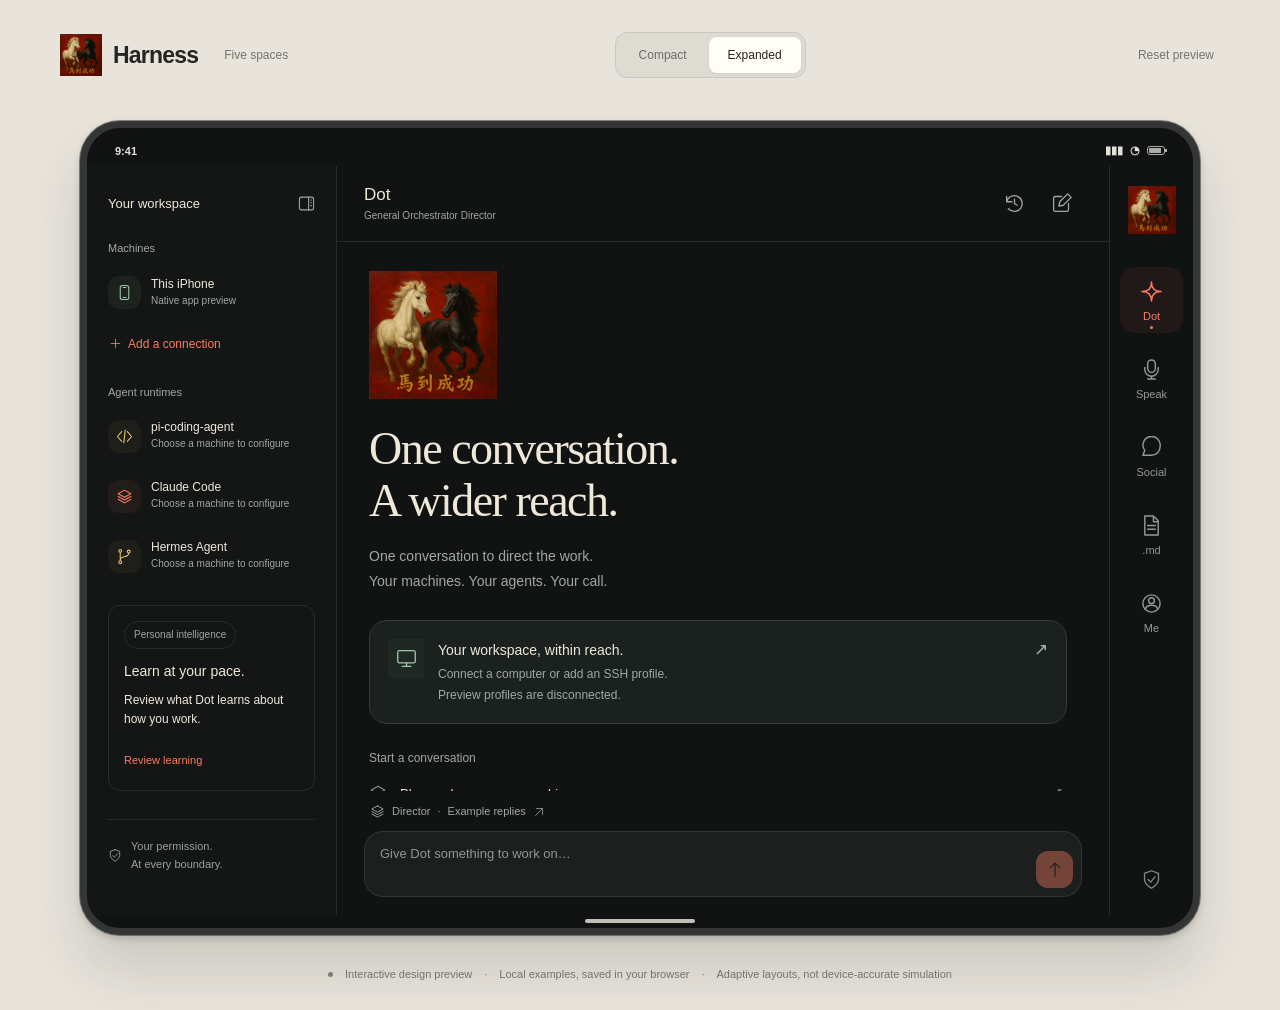
==== commit 48e4d17c: "Build five-space interface and Speak backend with approved horse branding" ====
--- a/preview/harness-preview.html
+++ b/preview/harness-preview.html
@@ -4,7 +4,7 @@
   <meta charset="utf-8">
   <meta name="viewport" content="width=device-width, initial-scale=1">
   <meta name="color-scheme" content="dark light">
-  <link rel="icon" href="data:,">
+  <link id="harness-favicon" rel="icon" type="image/png" data-bundled-logo>
   <title>Harness — iOS interface preview</title>
   <style>
 *{box-sizing:border-box}body{margin:0;background:#e8e4dc;color:#242623;font-family:-apple-system,BlinkMacSystemFont,"Segoe UI",sans-serif;font-size:14px}button,input,textarea,select{font:inherit}button{cursor:pointer}button:disabled{cursor:default;opacity:.4}button,a,input,textarea,select{-webkit-tap-highlight-color:transparent}button:focus-visible,a:focus-visible,input:focus-visible,textarea:focus-visible,select:focus-visible{outline:2px solid #fa7d61;outline-offset:4px}button{color:inherit}button svg{pointer-events:none}svg{width:21px;height:21px;display:inline-block;vertical-align:middle;fill:none;stroke:currentColor;stroke-width:1.5;stroke-linecap:round;stroke-linejoin:round;flex-shrink:0}button{background:none;border:0}h1,h2,h3,p{margin:0}h1,h2,h3{font-weight:400}h1,h2,.serif{font-family:Georgia,"Times New Roman",serif}p{line-height:1.65}.preview-header{max-width:1330px;padding:32px 35px 20px;display:flex;align-items:center;justify-content:space-between;margin:auto;gap:25px}.wordmark{font-size:23px;font-weight:600;letter-spacing:-.8px;display:flex;align-items:center;gap:11px}.tiny-mark{display:grid;place-items:center;background:#fa7d61;border-radius:10px;height:32px;width:32px;font-family:Georgia,serif;font-size:27px;color:#242623}.preview-tag{font-size:10px;letter-spacing:1.5px;font-family:monospace;font-weight:400;margin-left:15px;color:#73756b}.device-switch{display:flex;padding:4px;border:1px solid #c9c8bf;border-radius:12px;gap:3px;background:#dedbd3}.device-switch button{border-radius:8px;min-height:36px;padding:0 19px;color:#6b6c63;font-size:12px}.device-switch button.active{background:#fffdf6;color:#22251e;box-shadow:0 1px 4px #0000000b}.reset-preview{color:#74756d;font-size:12px;min-height:44px}.stage{display:flex;justify-content:center;padding:23px 24px 10px}.device{--bg:#111212;--surface:#1d1f1f;--raised:#272929;--text:#efe8d9;--muted:#a0a8a3;--coral:#fa7d61;--green:#9fc7a8;--amber:#e3c27a;--line:#ffffff14;background:var(--bg);color:var(--text);border:7px solid #333634;border-radius:40px;position:relative;overflow:hidden;box-shadow:0 35px 55px #34372e27,0 4px 7px #34372e35,0 0 0 1px #85877d;height:814px;transition:width .25s ease;width:1030px}.device.phone{width:404px;height:858px;border-radius:49px}.system-bar{height:38px;padding:12px 28px 5px;font-size:11px;font-weight:600;display:flex;align-items:center;justify-content:space-between;color:#e3e1d8}.system-right{display:flex;align-items:center;gap:7px;font-size:11px}.battery{border:1px solid #a9afa8;border-radius:3px;height:9px;width:18px;position:relative;background:linear-gradient(90deg,#a9afa8 83%,transparent 83%);background-clip:content-box;padding:1px}.battery:after{content:"";position:absolute;right:-3px;top:2px;width:2px;height:3px;background:#a9afa8}.phone .system-bar{height:48px;padding:15px 29px 6px}.app-shell{display:flex;height:calc(100% - 51px)}.side-nav{width:86px;flex-shrink:0;border-right:1px solid var(--line);display:flex;align-items:center;flex-direction:column;padding:22px 10px 14px;gap:15px}.brand-icon{height:42px;width:42px;border-radius:14px;background:var(--coral);color:#252420;display:grid;place-items:center;font:34px Georgia,serif;position:relative;margin-bottom:30px}.nav-item{display:flex;align-items:center;flex-direction:column;gap:7px;width:63px;min-height:65px;padding:13px 2px 9px;border-radius:15px;font-size:10px;color:#929a94;position:relative}.nav-item svg{width:23px;height:23px}.nav-item.active{color:var(--coral);background:#fa7d6110}.nav-item.active:after{content:"";height:3px;width:3px;background:var(--coral);border-radius:50%;position:absolute;bottom:4px}.side-nav .side-bottom{margin-top:auto;color:#838b84;display:grid;place-items:center;min-height:44px;width:44px}.main-column{min-width:0;flex:1;display:flex;flex-direction:column;overflow:hidden}.app-header{height:67px;flex-shrink:0;display:flex;align-items:center;justify-content:space-between;padding:12px 27px;border-bottom:1px solid var(--line);gap:10px}.app-header .heading{font-size:16px;font-weight:500;display:flex;align-items:center;gap:10px}.app-header .heading small{font:9px monospace;letter-spacing:1px;color:var(--muted);padding:5px 7px;border:1px solid var(--line);border-radius:5px}.header-actions{display:flex;gap:5px}.icon-button{color:var(--muted);width:42px;height:44px;border-radius:10px;display:grid;place-items:center}.icon-button:hover{background:var(--surface)}.content-scroll{overflow-y:auto;scrollbar-width:thin;scrollbar-color:#333936 transparent;flex:1;padding:32px 32px 24px}.eyebrow{font:10px monospace;letter-spacing:1.5px;line-height:1.7;color:var(--muted);text-transform:uppercase;display:flex;align-items:center;justify-content:space-between;gap:10px}.eyebrow.accent{color:var(--amber)}.hero-top{display:flex;align-items:center;gap:7px}.hero-top svg{width:13px;height:13px}.hero{margin-top:21px}.hero-mark{width:66px;height:66px;position:relative;color:var(--coral);margin:9px 0 23px;display:grid;place-items:center}.hero-mark svg{height:62px;width:62px;stroke-width:1}.hero h1{font-size:52px;line-height:1.07;letter-spacing:-2px}.hero p{font-size:14px;color:var(--muted);margin-top:18px}.model-card{background:linear-gradient(125deg,#232923,#1c201d);border:1px solid #9fc7a825;border-radius:18px;padding:18px;margin-top:27px;display:flex;gap:14px;align-items:flex-start;position:relative;width:100%;text-align:left}.model-card .model-icon{background:#9fc7a80a;display:grid;place-items:center;min-width:36px;min-height:39px;color:var(--green)}.model-card strong{font-size:13px;font-weight:500;display:block;line-height:1.6}.model-card p{color:var(--muted);font-size:11px;line-height:1.7;margin-top:3px}.model-card .model-arrow{margin-left:auto;color:#a5b7a6;font-size:17px}.pill{display:inline-flex;align-items:center;gap:6px;border-radius:20px;border:1px solid #9fc7a829;background:#9fc7a80b;color:var(--green);font-size:9px;line-height:1.4;padding:6px 9px;white-space:nowrap}.pill.coral{color:var(--coral);border-color:#fa7d612e;background:#fa7d610a}.pill.amber{color:var(--amber);border-color:#e3c27a2a;background:#e3c27a09}.pill .dot{height:4px;width:4px;background:currentColor;border-radius:50%}.start-section{margin-top:26px}.suggestion{width:100%;text-align:left;display:flex;align-items:center;gap:13px;min-height:52px;padding:11px 0;border-bottom:1px solid var(--line);font-size:12px}.suggestion>svg{color:#868e87;width:18px;height:18px}.suggestion span{margin-left:auto;color:#8d958e}.composer{padding:14px 27px 18px;flex-shrink:0;background:var(--bg)}.composer-caption{font:9px monospace;color:var(--muted);display:flex;align-items:center;gap:6px;margin-bottom:11px}.composer-caption svg{height:12px;width:12px}.composer-caption .dot{width:4px;height:4px;background:var(--green);border-radius:50%;margin-right:2px}.composer-box{border:1px solid #ffffff1a;border-radius:19px;background:var(--surface);display:flex;align-items:flex-end;padding:8px 8px 8px 15px;gap:9px}.composer textarea{flex:1;resize:none;min-height:36px;max-height:95px;border:none;outline:none;background:transparent;color:var(--text);padding:9px 0;font-size:13px;width:100%;line-height:1.45;scrollbar-width:thin}.composer textarea::placeholder{color:#8f9690}.send-button{border-radius:12px;background:var(--coral);color:#28241f;height:37px;width:37px;flex-shrink:0}.send-button svg{width:20px}.context-panel{width:276px;flex-shrink:0;border-left:1px solid var(--line);padding:27px 23px;overflow-y:auto;background:#131615}.panel-head{display:flex;align-items:center;justify-content:space-between;font-size:13px;margin-bottom:33px}.panel-head svg{color:var(--muted);width:17px}.context-block{margin-bottom:30px}.context-block p{font-size:11px;color:var(--muted)}.context-card{border:1px solid var(--line);border-radius:15px;background:var(--surface);padding:15px;margin-top:13px}.context-card h3{font-size:13px;margin-top:12px;line-height:1.55}.context-card p{margin-top:8px;line-height:1.65}.context-card .text-link{font-size:11px;margin-top:15px}.text-link{color:var(--coral);padding:0;min-height:30px;display:flex;align-items:center;gap:8px}.text-link svg{width:13px;height:13px}.agent-row{display:flex;gap:10px;align-items:center;width:100%;text-align:left;margin-top:12px;padding:4px 0}.avatar{width:33px;height:33px;flex-shrink:0;border-radius:11px;display:grid;place-items:center;color:var(--amber);background:#e3c27a0d}.avatar svg{width:17px;height:17px}.avatar.sage{color:var(--green);background:#9fc7a810}.avatar.coral{color:var(--coral);background:#fa7d6110}.agent-row strong{font-size:11px;font-weight:500;display:block}.agent-row small{display:block;font-size:9px;color:var(--muted);margin-top:3px}.agent-row .dot{height:4px;width:4px;border-radius:50%;background:#707c6f;margin-left:auto}.panel-footer{font:8px monospace;color:#9aa399;letter-spacing:1px;line-height:1.9;border-top:1px solid var(--line);padding-top:18px;margin-top:28px;display:flex;gap:9px;align-items:center}.panel-footer svg{width:14px}.bottom-nav{display:none}.home-indicator{background:#f0ede0;height:4px;width:110px;border-radius:5px;position:absolute;bottom:5px;left:50%;transform:translateX(-50%);opacity:.8}.phone .side-nav,.phone .context-panel{display:none}.phone .app-shell{height:calc(100% - 129px)}.phone .app-header{height:56px;padding:7px 20px}.phone .content-scroll{padding:27px 25px 23px}.phone .hero{margin-top:18px}.phone .hero h1{font-size:46px}.phone .hero-mark{width:57px;height:57px;margin:7px 0 20px}.phone .hero-mark svg{width:55px;height:55px}.phone .hero p{font-size:13px}.phone .model-card{margin-top:23px;padding:14px 12px;gap:10px}.phone .model-card p{font-size:10px}.phone .start-section{margin-top:25px}.phone .composer{padding:12px 18px 14px}.phone .bottom-nav{display:flex;border-top:1px solid var(--line);padding:5px 13px 15px;justify-content:space-around;background:#181a19;height:80px}.phone .nav-item{min-height:57px;gap:4px;padding:7px 2px;background:transparent}.phone .nav-item.active:after{display:none}.phone .nav-item svg{height:22px;width:22px}.phone .home-indicator{bottom:7px}.preview-footer{display:flex;align-items:center;justify-content:center;gap:12px;font-size:10px;color:#767970;padding:23px 15px 30px;flex-wrap:wrap}.preview-dot{background:#778776;width:5px;height:5px;border-radius:50%}.page-title{font-size:38px;line-height:1.12;letter-spacing:-1px;margin-bottom:15px}.intro{font-size:13px;color:var(--muted);margin-bottom:26px}.section-heading{margin:27px 0 14px}.card{background:var(--surface);border:1px solid var(--line);border-radius:18px;padding:19px;margin-bottom:13px}.card h2{font-size:23px;line-height:1.2}.card h3{font-size:15px}.card p{font-size:12px;color:var(--muted);margin-top:10px}.card-title-row{display:flex;align-items:center;gap:12px}.card-title-row .avatar{height:43px;width:43px;border-radius:13px}.card-title-row .avatar svg{height:23px;width:23px}.card-meta{display:flex;gap:9px;align-items:center;font:9px monospace;color:var(--muted);margin-top:16px}.card-meta span+span:before{content:'·';margin-right:9px}.card-click{width:100%;text-align:left}.card-click:hover{border-color:#fa7d6144}.card-actions{display:flex;gap:10px;margin-top:20px;align-items:center}.primary{background:var(--coral);color:#28241f;border-radius:11px;min-height:42px;padding:10px 17px;font-size:12px;font-weight:600}.secondary{border:1px solid #ffffff28;background:#ffffff04;border-radius:11px;min-height:42px;padding:10px 15px;font-size:12px}.full{width:100%}.muted{color:var(--muted)}.setting-row{display:flex;align-items:center;gap:13px;padding:14px 0;text-align:left;width:100%;border-bottom:1px solid var(--line);min-height:69px}.setting-row:last-child{border:0}.setting-row>svg{width:21px;height:21px;color:var(--amber)}.setting-row strong{display:block;font-weight:500;font-size:13px}.setting-row small{display:block;color:var(--muted);font-size:11px;margin-top:5px}.setting-row .chevron{margin-left:auto;color:var(--muted);font-size:18px}.stats{display:flex;gap:8px;margin-top:20px}.stat{flex:1;border-right:1px solid var(--line)}.stat:last-child{border:0}.stat strong{font:28px Georgia,serif;display:block;margin-bottom:8px}.stat small{color:var(--muted);font-size:10px}.inline-notice{font-size:11px;color:var(--muted);line-height:1.65;margin-top:17px;padding-left:12px;border-left:1px solid var(--coral)}.row{display:flex;align-items:center;justify-content:space-between;gap:12px}.segment{display:flex;background:var(--bg);border-radius:11px;padding:4px;margin-top:16px;gap:3px}.segment button{flex:1;min-height:37px;font-size:11px;border-radius:8px;color:var(--muted)}.segment button.active{background:var(--raised);color:var(--text)}.diff{font:11px/1.8 monospace;white-space:pre-wrap;overflow-wrap:anywhere;background:#9fc7a809;color:var(--green);border-radius:11px;padding:13px;margin:15px 0}.timeline{border-left:1px solid #596658;margin:23px 0 0 6px;padding-left:22px}.timeline-item{position:relative;margin-bottom:28px}.timeline-item:before{content:"";position:absolute;left:-26px;top:4px;width:6px;height:6px;background:var(--green);border-radius:50%}.timeline-item small{font:9px monospace;color:var(--muted)}.timeline-item h3{font-size:14px;margin:9px 0}.timeline-item p{font-size:12px;color:var(--muted)}.modal-shade{position:absolute;inset:0;background:#0009;backdrop-filter:blur(5px);display:flex;align-items:center;justify-content:center;z-index:5;padding:30px}.modal-shade[hidden]{display:none}.sheet{background:#1c201e;border:1px solid #ffffff1a;border-radius:25px;padding:26px;max-width:460px;width:100%;max-height:90%;overflow-y:auto;box-shadow:0 15px 50px #0006}.sheet-header{display:flex;align-items:center;justify-content:space-between;margin-bottom:22px}.sheet-header h2{font-size:26px}.sheet p{font-size:13px;color:var(--muted);margin:12px 0}.sheet label{display:block;font-size:12px;margin-top:20px;margin-bottom:8px}.sheet textarea,.sheet input,.sheet select{display:block;width:100%;color:var(--text);border:1px solid #ffffff25;background:var(--bg);border-radius:10px;padding:13px;line-height:1.6;resize:vertical}.sheet textarea{min-height:145px;font-family:monospace;font-size:12px}.sheet .card-actions{justify-content:flex-end}.phone .modal-shade{padding:12px;align-items:flex-end;padding-bottom:20px}.phone .sheet{padding:22px}.phone .sheet-header h2{font-size:24px}.toast{opacity:0;position:absolute;bottom:28px;left:50%;transform:translate(-50%,8px);background:#eef0e1;color:#242b24;border-radius:13px;box-shadow:0 4px 30px #0004;font-size:12px;padding:13px 20px;max-width:90%;text-align:center;z-index:8;pointer-events:none;transition:opacity .2s,transform .2s}.phone .toast{bottom:89px}.toast.visible{opacity:1;transform:translate(-50%,0)}.messages{display:flex;flex-direction:column;gap:23px}.message{font-size:13px;line-height:1.8;white-space:pre-wrap;overflow-wrap:anywhere}.message.user{align-self:flex-end;padding:14px 17px;background:var(--raised);border-radius:18px 18px 4px 18px;max-width:89%}.message.assistant{padding:8px 0}.message-label{font:9px monospace;letter-spacing:1px;color:var(--coral);margin-bottom:12px;display:flex;gap:8px;align-items:center}.message-label svg{width:15px;height:15px}.message-action{margin-top:18px}.empty{padding:27px 0}.empty svg{width:34px;height:34px;color:var(--amber);margin-bottom:20px}.empty h2{font-size:27px;margin-bottom:13px}.empty p{font-size:13px;color:var(--muted)}.red-visual{height:111px;border-radius:12px;margin-bottom:20px;display:flex;align-items:center;justify-content:center;background:#33392f;color:#c5d5a4;overflow:hidden}.red-visual svg{height:63px;width:63px;stroke-width:.7}.red-visual.rose{background:#392827;color:#e9ac97}.red-visual.blue{background:#252e39;color:#a8becd}.social{display:flex;gap:17px;border-top:1px solid var(--line);padding-top:14px;margin-top:18px;font-size:10px;color:var(--muted)}.social button{padding:0;display:flex;gap:6px;align-items:center;min-height:30px;font-size:10px}.social svg{height:14px;width:14px}.file-name{font-family:monospace;font-size:13px}.danger{color:var(--coral)}
@@ -15,26 +15,51 @@
 .hero-top{justify-content:flex-start}.model-arrow,.suggestion span,.agent-row>.muted,.chevron{font-family:monospace}.pill svg{width:13px;height:13px}.diff{word-break:break-word}
 .embedded{background:transparent}.embedded .preview-header,.embedded .preview-footer{display:none}.embedded .stage{padding:0;display:block}.embedded .device{box-shadow:none;width:100%}.embedded .device.duo{width:100%;height:814px}
 .embedded .device.phone{height:858px;width:404px}
+/* Five spaces: a left workspace, a quiet center, and right-hand navigation. */
+.device{--purple:#a78bfa;--line:#292c29;max-width:1120px;width:1120px}
+.preview-tag{font-family:inherit;letter-spacing:0;font-size:12px}.preview-header{max-width:1230px}.device-switch button{min-width:86px}.preview-footer{font-size:11px}
+.side-nav{border-right:0;border-left:1px solid var(--line);width:84px;padding-top:20px;gap:12px}.side-nav .brand-icon{margin-bottom:21px}.nav-item{font-size:11px;min-height:66px}.nav-item.social-nav.active{color:var(--purple);background:#a78bfa12}.nav-item.social-nav.active:after{background:var(--purple)}
+.context-panel{border-left:0;border-right:1px solid var(--line);width:250px;padding:27px 21px;background:#141615}.panel-head{margin-bottom:26px}.panel-footer{font-family:inherit;letter-spacing:0;font-size:11px;text-transform:none;line-height:1.6}.context-block{margin-bottom:25px}.context-card{border-radius:12px;background:transparent;padding:15px}.context-card h3{font-size:14px}.context-card p{font-size:12px}.agent-row{min-height:48px}.agent-row strong{font-size:12px}.agent-row small{font-size:10px;line-height:1.45}.section-label{font-size:12px;color:var(--muted);font-weight:500;line-height:1.5}.add-machine{font-size:11px;margin-top:12px;gap:5px}.add-machine svg{width:15px}
+.app-header{height:76px}.app-header .heading{min-width:0;font-size:17px;font-weight:500;gap:4px}.app-header .heading small{display:block;font:10px/1.4 -apple-system,BlinkMacSystemFont,"Segoe UI",sans-serif;letter-spacing:0;border:0;border-radius:0;padding:4px 0 0;white-space:normal}.header-actions{flex-shrink:0}.pill{font-family:inherit;font-size:10px;letter-spacing:0}.pill.neutral{color:var(--muted);border-color:var(--line);background:transparent}.content-scroll{padding:29px 32px;overflow-wrap:anywhere;scrollbar-gutter:stable}.hero{margin-top:0}.hero h1{font-size:53px}.hero-mark{margin-top:0;margin-bottom:24px}.hero p{font-size:14px;line-height:1.75}.model-card{background:#1b211e;border-color:#343e35}.model-card p{font-size:12px}.model-card strong{font-size:14px}.start-section{margin-top:25px}.suggestion{font-size:13px;min-height:53px}.composer-caption{font:11px/1.4 -apple-system,BlinkMacSystemFont,"Segoe UI",sans-serif;flex-wrap:wrap;gap:7px}.composer-caption>svg:first-child{height:15px;width:15px}.composer{padding-top:12px}.composer textarea{min-height:45px;padding-top:5px;padding-bottom:5px}.send-button{display:grid;place-items:center}.message-label{font:11px/1.6 -apple-system,BlinkMacSystemFont,"Segoe UI",sans-serif;letter-spacing:0;flex-wrap:wrap}.messages{padding-top:2px}.message{font-size:14px}.page-title{font-size:40px}.intro{font-size:14px;line-height:1.8}.card p{font-size:13px}.card h2{margin-top:14px}.card{border-radius:15px}.card .compact-copy{margin-top:8px}.setting-row{min-height:74px}.setting-row strong{font-size:14px}.setting-row small{font-size:12px;line-height:1.5}.setting-row>svg{color:var(--muted)}.secondary,.primary{display:inline-flex;align-items:center;justify-content:center;gap:7px;line-height:1.3;min-height:43px}.card-actions{flex-wrap:wrap}.text-link{font-size:12px;line-height:1.5}.text-editor{display:block;width:100%;border:1px solid #424640;background:#171918;color:var(--text);border-radius:12px;padding:14px;font:14px/1.8 -apple-system,BlinkMacSystemFont,"Segoe UI",sans-serif;resize:vertical;min-height:125px}.text-editor::placeholder{color:#889189}.inline-notice{font-size:12px}.machine-card{display:flex;gap:13px;align-items:center;padding:17px 0;border-bottom:1px solid var(--line);text-align:left;width:100%}.machine-card>div,.machine-card>span:nth-child(2){flex:1;min-width:0}.machine-card h3,.machine-card strong{font-size:14px;font-weight:500}.machine-card p,.machine-card small{font-size:12px;color:var(--muted);display:block;line-height:1.5;margin-top:5px}.runtime-detail{display:flex;gap:10px;align-items:center;justify-content:space-between;font-size:13px;padding:15px 0;border-bottom:1px solid var(--line)}.runtime-detail span{color:var(--muted);font-size:11px}.form-columns{display:grid;grid-template-columns:2fr 1fr;gap:15px}.feature-list{list-style:none;padding:0;margin:20px 0}.feature-list li{display:flex;gap:12px;align-items:center;font-size:13px;padding:12px 0}.feature-list svg{color:var(--coral)}.subscription-card .secondary{margin-top:20px}.card label{display:block;margin:20px 0 9px;font-size:12px}.sheet-header{gap:12px}.sheet-header h2{line-height:1.2}.sheet .icon-button{flex-shrink:0}.sheet{max-width:540px}.sheet .sheet-header{margin-bottom:16px}.sheet .text-editor{font-family:inherit;font-size:14px}.setup-steps{padding-left:20px;color:var(--text);font-size:13px;line-height:1.8}.setup-steps li{padding:7px 0}.sr-only{position:absolute;width:1px;height:1px;padding:0;margin:-1px;overflow:hidden;clip:rect(0,0,0,0);white-space:nowrap;border:0}
+/* Speak keeps editing and the keyboard handoff in one place. */
+.dictation-stage{padding:23px 15px;text-align:center;background:#1b1e1c;border:1px solid var(--line);border-radius:20px;margin:0 0 25px}.wave{height:63px;display:flex;align-items:center;justify-content:center;gap:5px;color:var(--coral);margin:5px 0 20px}.wave i{width:3px;height:var(--height);border-radius:3px;background:currentColor;opacity:.7}.dictation-stage strong{font-size:16px;font-weight:500;display:block}.dictation-stage p{font-size:12px;color:var(--muted);margin:8px 0}.dictation-stage small{display:block;font-size:10px;color:var(--muted);margin-top:14px}.record-button{display:inline-flex;align-items:center;justify-content:center;gap:9px;background:var(--coral);color:#29201c;border-radius:30px;font-size:12px;font-weight:600;min-height:45px;padding:10px 18px;margin-top:12px}.record-button svg{height:18px;width:18px}.stop-square{width:13px;height:13px;background:currentColor;border-radius:3px}.recording .wave i{animation:pulse-wave .7s ease-in-out var(--delay) infinite alternate}@keyframes pulse-wave{from{transform:scaleY(.4)}to{transform:scaleY(1.2)}}.transcript-label{font-size:12px;margin-bottom:10px}.transcript-label .muted{font-size:10px}.transcript{min-height:137px}.speak-actions{margin-top:12px;margin-bottom:27px}.speak-actions svg{width:16px;height:16px}.keyboard-demo{background:#222624;border:1px solid #39413b;border-radius:16px;padding:13px;margin-top:22px}.keyboard-demo>.row{font-size:11px;color:var(--muted);gap:6px}.keyboard-demo textarea{display:block;width:100%;background:#171a18;color:var(--text);border:0;border-radius:10px;min-height:89px;font-size:13px;line-height:1.6;padding:12px;margin:12px 0;resize:vertical}.keyboard-strip{display:flex;align-items:center;justify-content:space-between;gap:8px;font-size:11px;padding:0 0 12px}.keyboard-strip .primary{font-size:10px;padding:8px 10px;min-height:35px;border-radius:8px}.keyboard-keys{display:flex;gap:4px}.keyboard-keys span{flex:1;min-width:0;display:grid;place-items:center;border-radius:5px;background:#363c38;height:30px;font-size:11px;box-shadow:0 1px 1px #0004}
+/* Social is a continuous text timeline; purple belongs to the space. */
+.purple{color:var(--purple);background:#a78bfa15}.purple-button{background:var(--purple);color:#211833}.social-space .content-scroll{padding:25px 28px}.social-space .text-link{color:var(--purple)}.social-space button:focus-visible,.social-space input:focus-visible,.social-space textarea:focus-visible{outline-color:var(--purple)}.social-heading{display:flex;align-items:center;justify-content:space-between}.social-heading h1{font:600 31px/1.2 -apple-system,BlinkMacSystemFont,"Segoe UI",sans-serif;letter-spacing:-.8px}.profile-chip,.post-avatar,.profile-avatar{color:#dbceff;background:#a78bfa22;display:grid;place-items:center;font-weight:600;border:1px solid #a78bfa30;border-radius:50%;flex-shrink:0}.profile-chip{width:35px;height:35px;font-size:12px}.social-intro{font-size:14px;color:var(--muted);margin:10px 0 18px}.demo-banner{font-size:10px!important;background:#a78bfa0c;color:#bcace0!important;border:1px solid #a78bfa1b;border-radius:7px;padding:9px 11px;line-height:1.5!important}.feed-tabs{display:flex;align-items:center;border-bottom:1px solid var(--line);margin-top:12px;gap:25px}.feed-tabs button{font-size:12px;font-weight:500;color:var(--muted);padding:15px 0;position:relative;min-height:45px}.feed-tabs button.active{color:var(--text)}.feed-tabs button.active:after{content:"";position:absolute;bottom:-1px;left:0;right:0;background:var(--purple);height:3px;border-radius:3px}.feed-tabs>span{margin-left:auto;font-size:10px;color:var(--muted)}.post-composer{display:flex;align-items:flex-start;gap:12px;padding:21px 0;border-bottom:1px solid var(--line)}.post-avatar{width:35px;height:35px;font-size:11px}.post-compose-body,.post-main{flex:1;min-width:0}.post-composer textarea{display:block;background:transparent;border:0;color:var(--text);font:14px/1.7 -apple-system,BlinkMacSystemFont,"Segoe UI",sans-serif;width:100%;min-height:70px;resize:vertical;padding:6px 0}.post-composer textarea::placeholder{color:#a1a6a2}.draft-meta{display:flex;align-items:center;justify-content:space-between;color:var(--muted);font-size:10px;min-height:25px}.draft-meta .text-link{font-size:10px;min-height:25px}.thread-draft+.thread-draft{border-top:1px solid var(--line);padding-top:9px;margin-top:8px}.compose-actions{display:flex;align-items:center;justify-content:space-between;gap:9px;margin-top:9px}.compose-actions .text-link{font-size:11px;gap:3px}.compose-actions .text-link svg{height:15px;width:15px}.compose-actions .primary{font-size:11px;min-height:36px;padding:9px 13px;border-radius:20px}.social-post{display:flex;align-items:flex-start;gap:12px;border-bottom:1px solid var(--line);padding:23px 0}.post-byline{display:flex;gap:7px;align-items:center;flex-wrap:wrap;font-size:11px;line-height:1.45}.post-byline>button{font-size:12px;font-weight:600;padding:0;min-height:21px}.post-byline>span{color:var(--muted)}.post-byline .post-time{font-size:9px;margin-left:auto}.post-body{display:block;text-align:left;white-space:pre-wrap;overflow-wrap:anywhere;font-size:14px;line-height:1.7;padding:5px 0 10px;width:100%;cursor:pointer;color:var(--text)}.post-actions{display:flex;align-items:center;justify-content:space-between;gap:6px;color:var(--muted);max-width:300px}.post-actions button{display:flex;gap:7px;align-items:center;min-height:32px;min-width:38px;padding:4px 0;font-size:10px}.post-actions svg{width:17px;height:17px}.post-actions button[aria-pressed=true]{color:var(--purple)}.post-actions button[aria-pressed=true] svg{stroke-width:2}.post-actions button:hover{color:var(--purple)}.feed-end{text-align:center;color:var(--muted);font-size:12px;padding:28px 0 5px}.feed-end .text-link{justify-content:center;margin-top:8px;font-size:10px}.profile-banner{display:flex;align-items:center;justify-content:space-between;gap:15px}.profile-avatar{height:65px;width:65px;font-size:23px}.thread-post .post-body{font-size:13px}.thread-post{gap:11px;padding:17px 0}.sheet .post-byline button{font-size:12px}.sheet .post-actions button[aria-pressed=true]{color:var(--purple)}
+/* .md puts the document first and keeps the file underneath it. */
+.note-search{display:flex;align-items:center;gap:8px;background:#1c201c;border:1px solid var(--line);border-radius:9px;padding:0 10px;margin-bottom:13px}.note-search svg{width:15px;color:var(--muted)}.note-search input{color:var(--text);background:transparent;border:0;width:100%;padding:11px 0;min-width:0;font-size:11px;outline-offset:2px}.note-search input::placeholder{color:#a0a89e}.note-list{margin:0 -8px 15px}.note-list-item{display:block;text-align:left;width:100%;padding:14px 10px;border-radius:8px;border-bottom:1px solid var(--line)}.note-list-item.active{background:#efe8d909}.note-list-item strong{display:block;font-weight:500;font-size:13px;line-height:1.5}.note-list-item small{display:block;margin-top:5px;font-size:11px;line-height:1.6;color:var(--muted);white-space:nowrap;overflow:hidden;text-overflow:ellipsis}.search-empty{font-size:12px;color:var(--muted);padding:15px 8px}.compact-notes{display:none}.document-toolbar{display:flex;align-items:center;justify-content:space-between;margin:-12px 0 24px}.document-toolbar .segment{margin:0;min-width:142px;background:#1a1d1a;padding:3px}.document-toolbar .segment button{min-height:32px}.document-toolbar .segment button.active{background:#33382f}.markdown-preview{font:16px/1.85 Georgia,"Times New Roman",serif;min-height:310px}.markdown-preview h1{font-size:36px;line-height:1.25;letter-spacing:-.8px;margin:0 0 24px}.markdown-preview h2{font-size:26px;margin:29px 0 14px;line-height:1.4}.markdown-preview h3{font-family:Georgia,serif;font-size:21px;margin:24px 0 12px}.markdown-preview p{margin:13px 0;line-height:1.85}.markdown-preview ul{padding-left:22px;margin:18px 0}.markdown-preview li{padding:4px 0;line-height:1.85}.markdown-preview .task-item{list-style:none;margin-left:-20px}.markdown-preview .task-item>span{font-family:system-ui;color:var(--green);padding-right:5px}.markdown-preview blockquote{margin:24px 0;padding:5px 0 5px 18px;border-left:2px solid var(--green);font-style:italic;color:#bac6b5}.markdown-preview code{font:12px/1.8 ui-monospace,SFMono-Regular,Menlo,monospace;background:#252a24;padding:3px 5px;border-radius:4px;overflow-wrap:anywhere}.markdown-preview pre{overflow:auto;white-space:pre-wrap;background:#20251f;border-radius:10px;padding:15px}.markdown-preview pre code{background:none;padding:0}.wiki-link{display:inline;color:var(--green);border-bottom:1px solid #9fc7a854;padding:0;font:inherit;vertical-align:baseline;line-height:1.5}.markdown-preview a{color:var(--green);text-decoration-thickness:1px;text-underline-offset:3px}.markdown-preview hr{border:0;border-top:1px solid var(--line);margin:24px 0}.note-title-input{width:100%;background:transparent;color:var(--text);border:0;border-bottom:1px solid var(--line);font:27px/1.5 Georgia,serif;padding:0 0 14px;margin-bottom:18px;outline-offset:4px}.markdown-editor{display:block;width:100%;background:transparent;color:var(--text);resize:vertical;min-height:385px;border:0;font:13px/1.9 ui-monospace,SFMono-Regular,Menlo,monospace;padding:0;tab-size:2}.note-meta{display:flex;justify-content:space-between;gap:10px;border-top:1px solid var(--line);padding:16px 0 10px;margin-top:25px;font-size:10px;color:var(--muted)}.note-tags{display:flex;gap:8px;flex-wrap:wrap}.note-tags button{font-size:11px;color:var(--green);background:#9fc7a80c;padding:7px 10px;border-radius:8px}.backlinks{border-top:1px solid var(--line);margin-top:22px;padding-top:18px}.backlinks h3{font-size:12px;font-weight:500}.backlinks .row>span{font-size:11px;color:var(--muted)}.backlinks p{font-size:11px;color:var(--muted);margin-top:12px}.backlink{display:flex;gap:8px;align-items:center;width:100%;text-align:left;font-size:12px;padding:12px 0;color:var(--muted)}.backlink svg{width:14px;height:14px}
+.phone .app-header{height:69px;padding:10px 17px}.phone .app-header .heading small{font-size:9px;max-width:180px}.phone .app-shell{height:calc(100% - 129px)}.phone .hero h1{font-size:44px}.phone .hero p{font-size:13px}.phone .hero-mark{margin-bottom:21px}.phone .content-scroll{padding:25px 23px}.phone .social-space .content-scroll{padding:22px}.phone .model-card strong{font-size:12px}.phone .model-card p{font-size:11px}.phone .suggestion{font-size:12px}.phone .composer-caption{font-size:10px}.phone .composer{padding:12px 17px}.phone .bottom-nav{padding-left:5px;padding-right:5px}.phone .nav-item{width:20%;font-size:10px}.phone .nav-item svg{height:21px;width:21px}.phone .context-panel,.phone .side-nav{display:none}.phone .page-title{font-size:35px}.phone .intro{font-size:13px}.phone .compact-notes{display:block;margin-bottom:23px}.compact-notes>.secondary{justify-content:flex-start;font-size:12px;gap:9px;background:#1b201a}.compact-notes>.secondary>span{margin-left:auto}.compact-note-list{padding:18px 5px 0}.phone .document-toolbar{margin-top:0}.phone .markdown-preview{font-size:15px}.phone .markdown-preview h1{font-size:31px}.phone .post-composer,.phone .social-post{gap:9px}.phone .post-avatar{height:31px;width:31px;font-size:10px}.phone .post-byline{gap:5px}.phone .post-byline>button{font-size:11px}.phone .post-byline>span{font-size:10px}.phone .post-byline .post-time{font-size:9px}.phone .post-body{font-size:13px}.phone .feed-tabs{gap:23px}.phone .feed-tabs>span{font-size:9px}.phone .compose-actions{gap:5px}.phone .compose-actions .text-link{font-size:10px}.phone .compose-actions .primary{font-size:10px;padding:9px 12px}.phone .social-post{padding:21px 0}.phone .feed-end .text-link{font-size:10px}.phone .sheet .post-main{min-width:0}.phone .sheet{padding:20px}.phone .sheet .post-avatar{width:27px;height:27px}.phone .machine-card>.pill{font-size:9px}.phone .feature-list li{font-size:12px}
+@media(max-width:1000px){.duo .context-panel{width:225px;padding:25px 17px}.duo .side-nav{width:75px}.duo .content-scroll{padding:27px 25px}.device.duo{height:840px}.duo .app-header{padding:10px 21px}.duo .app-header .heading small{font-size:9px}}
+@media(max-width:760px){.device.duo{max-width:600px}.duo .context-panel,.duo .side-nav{display:none}.duo .app-shell{height:calc(100% - 118px)}.duo .bottom-nav{display:flex;border-top:1px solid var(--line);padding:5px 8px 15px;justify-content:space-around;background:#181a19;height:80px}.duo .bottom-nav .nav-item{min-height:57px;width:20%;padding:7px 2px;background:transparent;font-size:10px;gap:4px}.duo .nav-item.active:after{display:none}.duo .bottom-nav svg{width:21px;height:21px}.duo .compact-notes{display:block;margin-bottom:23px}.duo .document-toolbar{margin-top:0}.duo .content-scroll{padding:25px 25px}.duo .hero h1{font-size:47px}}
+@media(max-width:470px){.device.phone{min-width:0;height:850px}.phone .content-scroll,.duo .content-scroll{padding:23px 20px}.phone .app-header .heading small,.duo .app-header .heading small{display:block;font-size:8.5px;max-width:176px}.phone .header-actions{gap:0}.phone .icon-button{width:35px}.preview-header{gap:10px}.device-switch button{min-width:67px}.device.duo .hero h1{font-size:44px}.device.duo .model-card{gap:10px;padding:14px}.device.duo .model-icon{display:grid}.device.duo .hero p{font-size:13px}.sheet .form-columns{grid-template-columns:1.6fr 1fr}.phone .feed-tabs{gap:20px}.phone .post-actions{max-width:235px}.phone .app-header .heading{font-size:16px}.preview-footer{font-size:10px}.wordmark{font-size:18px}.phone .dictation-stage{padding:20px 10px}.phone .card{padding:16px}}
+@media(prefers-reduced-motion:reduce){*,*::before,*::after{animation:none!important;transition:none!important;scroll-behavior:auto!important}}
+
+.composer textarea:focus-visible{outline:2px solid var(--coral);outline-offset:3px;border-radius:3px}
+/* The approved painting is displayed in full, including its 馬到成功 lettering. */
+.tiny-mark,.brand-icon,.hero-mark{display:block;object-fit:contain;object-position:center;border-radius:0;background:transparent;padding:0;overflow:visible}
+.tiny-mark{width:42px;height:42px}.brand-icon{width:48px;height:48px;flex-shrink:0}.hero-mark{width:128px;height:128px;margin:0 0 24px}.hero h1{font-size:46px;line-height:1.12;letter-spacing:-1.5px}
+.phone .hero-mark{width:104px;height:104px;margin:0 0 22px}.phone .hero h1{font-size:34px;letter-spacing:-1px}.voice-instructions{margin-top:12px;min-height:230px;line-height:1.8}.instruction-error{font-size:12px;color:var(--coral);line-height:1.6}.instruction-error:empty{display:none}.instruction-file-actions{gap:22px;margin-bottom:25px}.rewrite-options{border-top:1px solid var(--line);margin:0 0 25px}.rewrite-option{display:flex;gap:12px;align-items:flex-start;width:100%;text-align:left;padding:19px 0;border-bottom:1px solid var(--line)}.rewrite-option .selection-dot{font-size:20px;color:var(--muted);line-height:1.2}.rewrite-option.selected .selection-dot{color:var(--coral)}.rewrite-option strong{display:block;font-weight:500;font-size:14px;line-height:1.5}.rewrite-option small{display:block;font-size:12px;line-height:1.6;color:var(--muted);margin-top:5px}
+@media(max-width:1000px){.duo .hero h1{font-size:42px}.duo .hero-mark{width:112px;height:112px}}
+@media(max-width:470px){.tiny-mark{width:34px;height:34px}.device.duo .hero h1,.phone .hero h1{font-size:33px;letter-spacing:-1px}.phone .hero-mark,.duo .hero-mark{width:100px;height:100px}.voice-instructions{font-size:13px}}
 
 </style>
 </head>
 <body>
   <header class="preview-header">
-    <div class="wordmark"><span class="tiny-mark">h</span> Harness <span class="preview-tag">iOS INTERFACE</span></div>
-    <div class="device-switch" aria-label="Preview layout"><button data-device="phone">iPhone 18</button><button data-device="duo" class="active">iPhone Duo</button></div>
-    <button class="reset-preview" id="reset">Reset preview ↺</button>
+    <div class="wordmark"><img class="tiny-mark" data-harness-logo data-bundled-logo alt="Harness horse painting, 馬到成功"> Harness <span class="preview-tag">Five spaces</span></div>
+    <div class="device-switch" aria-label="Preview layout"><button data-device="phone">Compact</button><button data-device="duo" class="active">Expanded</button></div>
+    <button class="reset-preview" id="reset">Reset preview</button>
   </header>
   <main class="stage">
     <div class="device duo" id="device">
       <div class="system-bar"><span>9:41</span><span class="system-right">▮▮▮ <span>◔</span><span class="battery"></span></span></div>
       <div class="app-shell">
-        <nav class="side-nav" aria-label="Main navigation"></nav>
+        <aside class="context-panel" id="context" aria-label="Workspace"></aside>
         <div class="main-column">
           <header class="app-header" id="app-header"></header>
           <div class="content-scroll" id="content" tabindex="-1"></div>
           <div id="composer"></div>
         </div>
-        <aside class="context-panel" id="context"></aside>
+        <nav class="side-nav" aria-label="Main navigation"></nav>
       </div>
       <nav class="bottom-nav" aria-label="Main navigation"></nav>
       <div class="home-indicator"></div>
@@ -42,7 +67,107 @@
       <div class="toast" id="toast" role="status"></div>
     </div>
   </main>
-  <footer class="preview-footer"><span class="preview-dot"></span> Interactive design preview <span>·</span> Sample data, no model calls <span>·</span> Adaptive layouts, not device-accurate simulation</footer>
+  <footer class="preview-footer"><span class="preview-dot"></span> Interactive design preview <span>·</span> Local examples, saved in your browser <span>·</span> Adaptive layouts, not device-accurate simulation</footer>
+  <script>window.HARNESS_LOGO_SOURCE="[data-uri]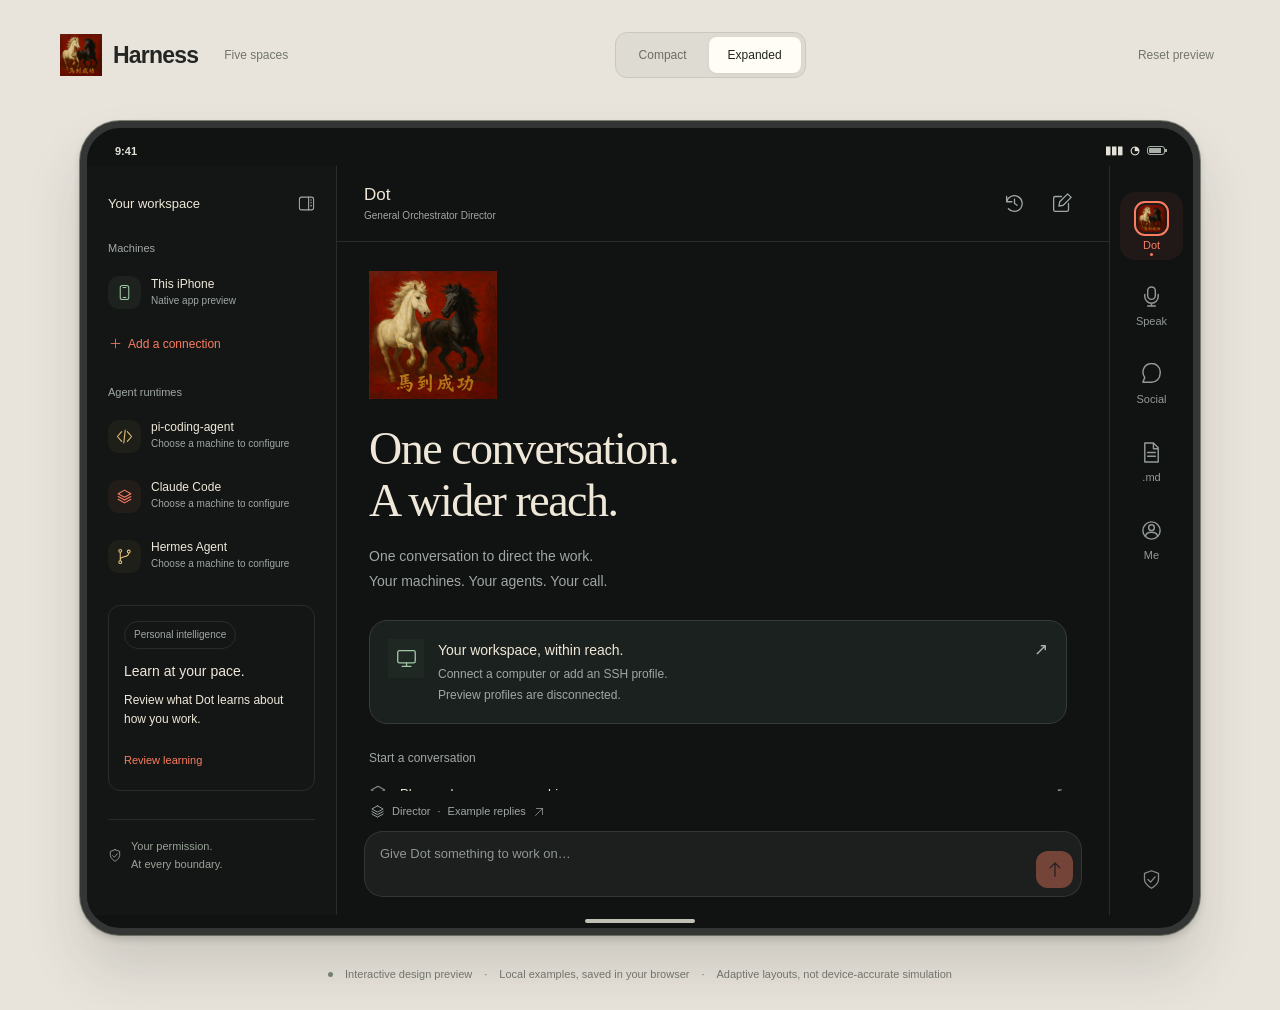
==== commit 6875ae89: "Make the logo Dot's navigation item instead of a separate mark above it Dot's tab (compact) and rail" ====
--- a/preview/harness-preview.html
+++ b/preview/harness-preview.html
@@ -40,6 +40,8 @@
 .phone .hero-mark{width:104px;height:104px;margin:0 0 22px}.phone .hero h1{font-size:34px;letter-spacing:-1px}.voice-instructions{margin-top:12px;min-height:230px;line-height:1.8}.instruction-error{font-size:12px;color:var(--coral);line-height:1.6}.instruction-error:empty{display:none}.instruction-file-actions{gap:22px;margin-bottom:25px}.rewrite-options{border-top:1px solid var(--line);margin:0 0 25px}.rewrite-option{display:flex;gap:12px;align-items:flex-start;width:100%;text-align:left;padding:19px 0;border-bottom:1px solid var(--line)}.rewrite-option .selection-dot{font-size:20px;color:var(--muted);line-height:1.2}.rewrite-option.selected .selection-dot{color:var(--coral)}.rewrite-option strong{display:block;font-weight:500;font-size:14px;line-height:1.5}.rewrite-option small{display:block;font-size:12px;line-height:1.6;color:var(--muted);margin-top:5px}
 @media(max-width:1000px){.duo .hero h1{font-size:42px}.duo .hero-mark{width:112px;height:112px}}
 @media(max-width:470px){.tiny-mark{width:34px;height:34px}.device.duo .hero h1,.phone .hero h1{font-size:33px;letter-spacing:-1px}.phone .hero-mark,.duo .hero-mark{width:100px;height:100px}.voice-instructions{font-size:13px}}
+/* Dot's navigation item is the logo: scaled from the one approved image, ringed when selected. */
+.nav-logo{width:27px;height:27px;border-radius:7px;object-fit:cover;display:block;flex-shrink:0;outline:2px solid transparent;outline-offset:2px;opacity:.85;transition:opacity .15s,outline-color .15s}.nav-item.active .nav-logo{outline-color:var(--coral);opacity:1}.phone .nav-logo,.duo .bottom-nav .nav-logo{width:24px;height:24px;border-radius:6px}.side-nav{padding-top:26px}
 
 </style>
 </head>
@@ -220,11 +222,12 @@
 const people={lin:{name:'Lin Chen',handle:'lin',initials:'LC',bio:'Notes, small tools, and the long way around.'},ada:{name:'Ada Park',handle:'ada',initials:'AP',bio:'Thinking about how humans work with agents.'},theo:{name:'Theo',handle:'theo',initials:'T',bio:'Making a little room to think.'},you:{name:'You',handle:'you',initials:'Y',bio:'Your local preview profile.'}};
 let restoreFocus=null,toastTimer,modalKind=null,modalId=null;
 function save(){try{localStorage.setItem(storageKey,JSON.stringify(state));storageAvailable=true;}catch{storageAvailable=false;}if($('#note-save-status'))$('#note-save-status').textContent=storageAvailable?'Saved in this browser':'Kept in this tab';}
-function navMarkup(){return tabs.map(([name,symbol])=>`<button class="nav-item ${state.tab===name?'active':''} ${name==='Social'?'social-nav':''}" data-nav="${name}" ${state.tab===name?'aria-current="page"':''}>${icon(symbol)}<span>${name}</span></button>`).join('');}
+// Dot's item is the Harness logo itself; the other spaces use line icons.
+function navMarkup(){return tabs.map(([name,symbol])=>`<button class="nav-item ${state.tab===name?'active':''} ${name==='Social'?'social-nav':''} ${name==='Dot'?'logo-nav':''}" data-nav="${name}" ${state.tab===name?'aria-current="page"':''}>${name==='Dot'?`<img class="nav-logo" src="${logoSource}" alt="">`:icon(symbol)}<span>${name}</span></button>`).join('');}
 function render(){
  $('#device').className=`device ${ui.device} ${state.tab==='Social'&&!ui.page?'social-space':''} ${state.tab==='.md'&&!ui.page?'notes-space':''}`;
  document.querySelectorAll('[data-device]').forEach(b=>{b.classList.toggle('active',b.dataset.device===ui.device);b.setAttribute('aria-pressed',String(b.dataset.device===ui.device));});
- $('.side-nav').innerHTML=`${logoImage('brand-icon')}${navMarkup()}<button class="side-bottom" data-page="privacy" aria-label="Privacy">${icon('shield')}</button>`;
+ $('.side-nav').innerHTML=`${navMarkup()}<button class="side-bottom" data-page="privacy" aria-label="Privacy">${icon('shield')}</button>`;
  $('.bottom-nav').innerHTML=navMarkup();
  const titles={voiceInstructions:'Your voice',rewriteRoute:'Text cleanup model',devices:'Connections & SSH',subscription:'Harness subscription',models:'Models & providers',learning:'Personal intelligence',privacy:'Privacy',socialPolicy:'Room for your voice'};
  $('#app-header').innerHTML=`<div class="heading">${ui.page?'<button class="icon-button" data-back aria-label="Back">‹</button>':''}<span>${esc(ui.page?titles[ui.page]:state.tab)}${!ui.page&&state.tab==='Dot'?'<small>General Orchestrator Director</small>':''}</span></div><div class="header-actions">${state.tab==='Dot'&&!ui.page?`<button class="icon-button" data-action="history" aria-label="Conversation history">${icon('history')}</button><button class="icon-button" data-action="new-chat" aria-label="New conversation">${icon('new')}</button>`:state.tab==='.md'&&!ui.page?'<button class="icon-button" data-action="new-note" aria-label="New note">'+icon('new')+'</button>':'<span class="pill neutral">Preview</span>'}</div>`;
